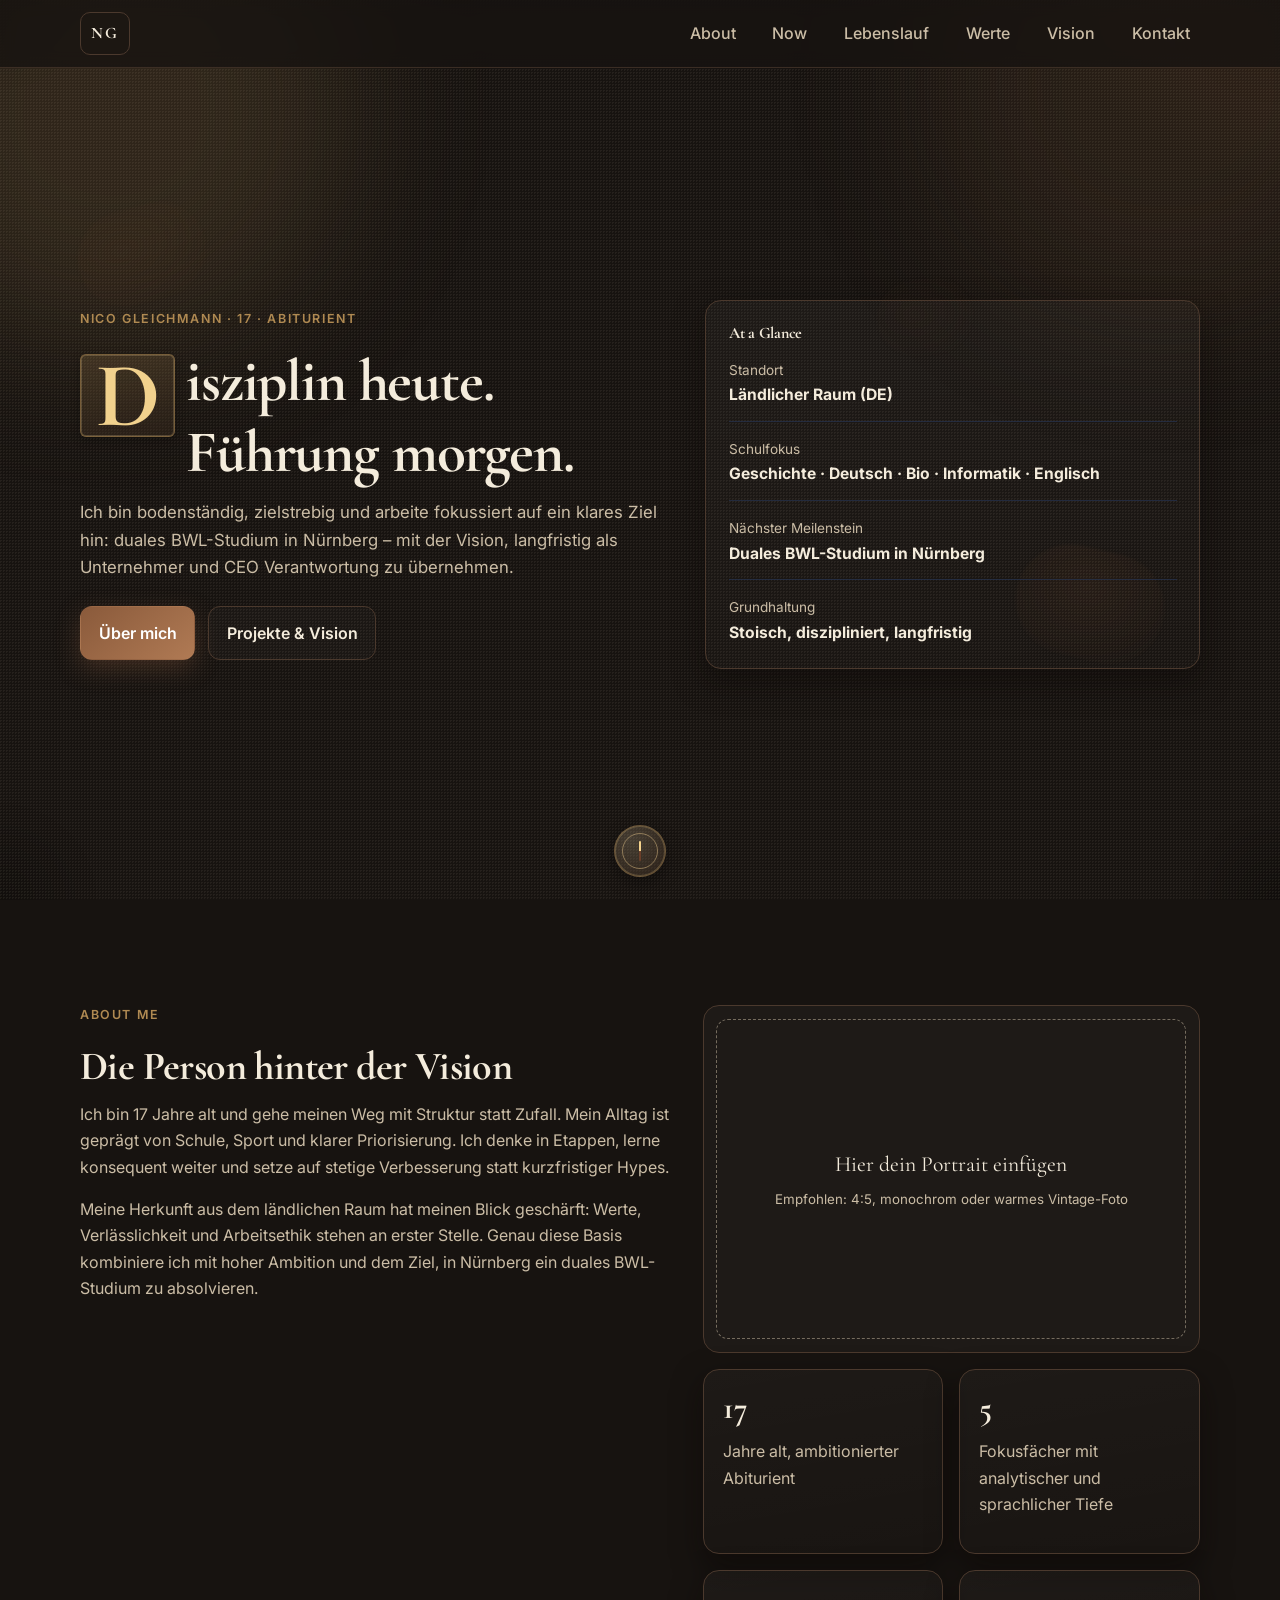
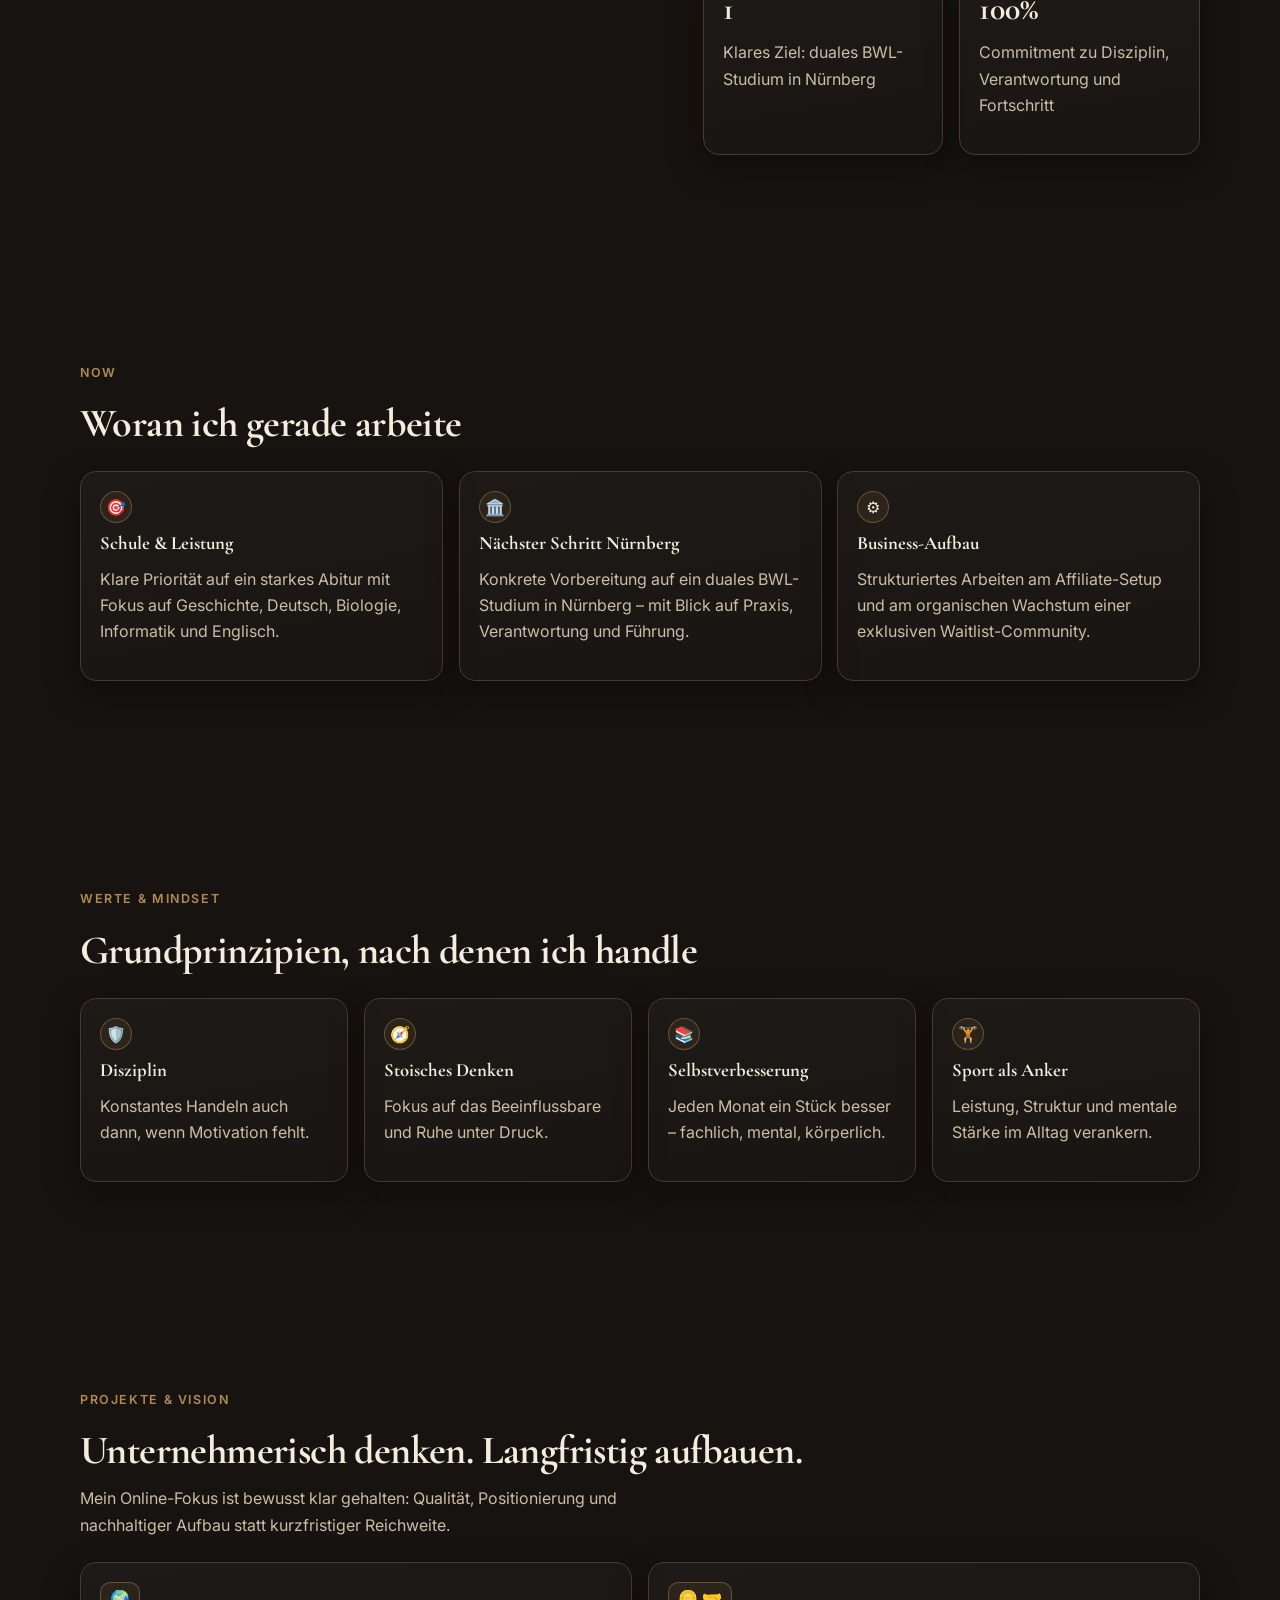
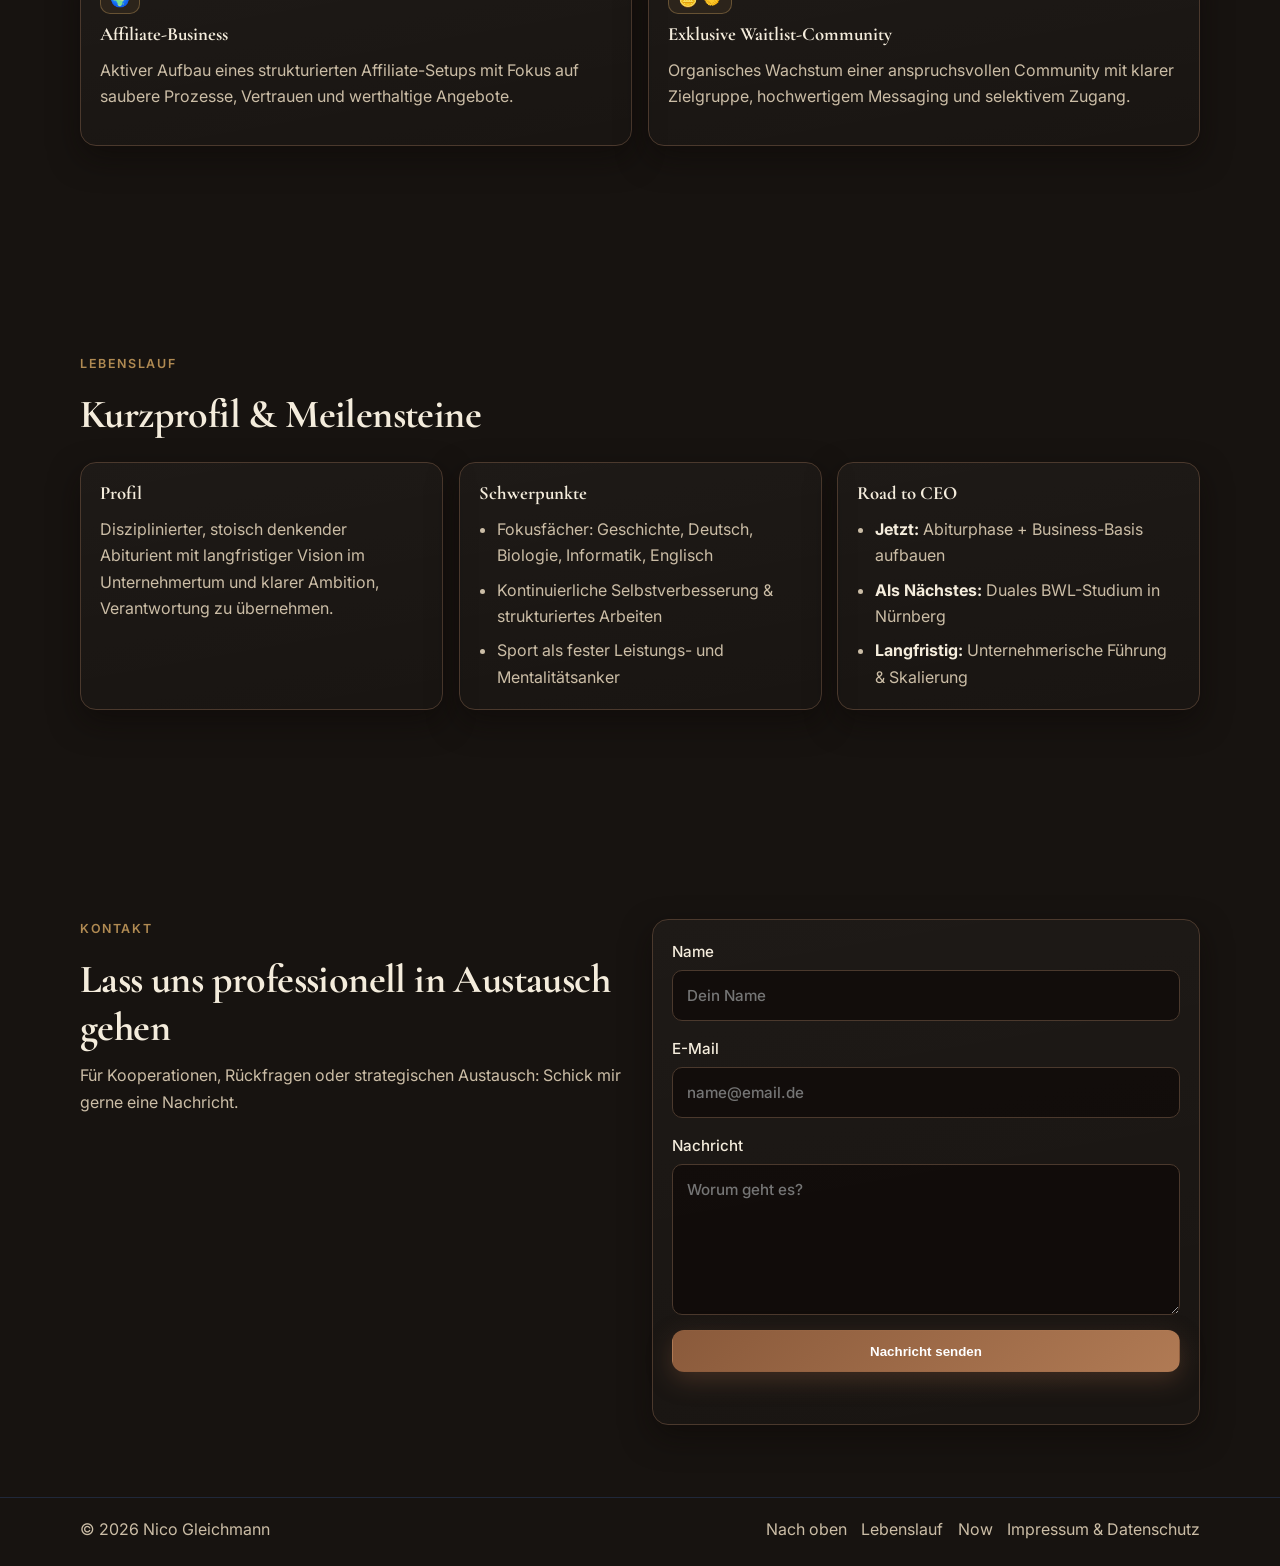
==== index.html @ 688b2866 "Add richer interactivity and enable real email contact submission" ====
<!doctype html>
<html lang="de">
  <head>
    <meta charset="UTF-8" />
    <meta name="viewport" content="width=device-width, initial-scale=1.0" />
    <meta
      name="description"
      content="Nico Gleichmann – Persönliches Portfolio mit Fokus auf Disziplin, Ambition und unternehmerische Vision."
    />
    <title>Nico Gleichmann | Portfolio</title>
    <link rel="preconnect" href="https://fonts.googleapis.com" />
    <link rel="preconnect" href="https://fonts.gstatic.com" crossorigin />
    <link
      href="https://fonts.googleapis.com/css2?family=Cormorant+Garamond:wght@500;600;700&family=Inter:wght@400;500;600&display=swap"
      rel="stylesheet"
    />
    <link rel="stylesheet" href="styles.css" />
  </head>
  <body>
    <div class="bg-glow bg-glow--left" aria-hidden="true"></div>
    <div class="bg-glow bg-glow--right" aria-hidden="true"></div>
    <div class="vintage-stains" aria-hidden="true">
      <span class="stain stain--one"></span>
      <span class="stain stain--two"></span>
      <span class="stain stain--three"></span>
    </div>

    <header class="site-header">
      <div class="container nav-wrap">
        <a href="#home" class="logo" aria-label="Zur Startseite">NG</a>
        <nav class="site-nav" aria-label="Hauptnavigation">
          <a href="#about">About</a>
          <a href="#now">Now</a>
          <a href="#lebenslauf">Lebenslauf</a>
          <a href="#values">Werte</a>
          <a href="#vision">Vision</a>
          <a href="#contact">Kontakt</a>
        </nav>
      </div>
    </header>
    <div class="scroll-progress" aria-hidden="true"></div>

    <main id="home">
      <section class="section hero reveal">
        <div class="container hero-grid">
          <div class="hero-copy">
            <p class="eyebrow">Nico Gleichmann · 17 · Abiturient</p>
            <h1 class="hero-title"><span class="drop-cap">D</span>isziplin heute.<br />Führung morgen.</h1>
            <p class="hero-lead">
              Ich bin bodenständig, zielstrebig und arbeite fokussiert auf ein klares Ziel hin:
              duales BWL-Studium in Nürnberg – mit der Vision, langfristig als Unternehmer und CEO
              Verantwortung zu übernehmen.
            </p>
            <div class="hero-actions">
              <a class="btn btn-primary" href="#about">Über mich</a>
              <a class="btn btn-ghost" href="#vision">Projekte &amp; Vision</a>
            </div>
          </div>

          <aside class="hero-card" aria-label="Kurzprofil">
            <h2>At a Glance</h2>
            <ul>
              <li><span>Standort</span><strong>Ländlicher Raum (DE)</strong></li>
              <li><span>Schulfokus</span><strong>Geschichte · Deutsch · Bio · Informatik · Englisch</strong></li>
              <li><span>Nächster Meilenstein</span><strong>Duales BWL-Studium in Nürnberg</strong></li>
              <li><span>Grundhaltung</span><strong>Stoisch, diszipliniert, langfristig</strong></li>
            </ul>
          </aside>
        </div>
        <a href="#about" class="scroll-indicator compass" aria-label="Nach unten scrollen">
          <span class="compass-ring"></span>
          <span class="compass-needle"></span>
        </a>
      </section>

      <section id="about" class="section reveal">
        <div class="container two-col">
          <div>
            <p class="eyebrow">About Me</p>
            <h2>Die Person hinter der Vision</h2>
            <p>
              Ich bin 17 Jahre alt und gehe meinen Weg mit Struktur statt Zufall. Mein Alltag ist
              geprägt von Schule, Sport und klarer Priorisierung. Ich denke in Etappen, lerne
              konsequent weiter und setze auf stetige Verbesserung statt kurzfristiger Hypes.
            </p>
            <p>
              Meine Herkunft aus dem ländlichen Raum hat meinen Blick geschärft: Werte, Verlässlichkeit
              und Arbeitsethik stehen an erster Stelle. Genau diese Basis kombiniere ich mit hoher
              Ambition und dem Ziel, in Nürnberg ein duales BWL-Studium zu absolvieren.
            </p>
          </div>
          <div class="about-side">
            <article class="portrait-placeholder" aria-label="Platzhalter für Portraitfoto">
              <div class="portrait-frame">
                <p>Hier dein Portrait einfügen</p>
                <small>Empfohlen: 4:5, monochrom oder warmes Vintage-Foto</small>
              </div>
            </article>
            <div class="fact-grid">
            <article class="fact-card interactive-card">
              <h3>17</h3>
              <p>Jahre alt, ambitionierter Abiturient</p>
            </article>
            <article class="fact-card interactive-card">
              <h3>5</h3>
              <p>Fokusfächer mit analytischer und sprachlicher Tiefe</p>
            </article>
            <article class="fact-card interactive-card">
              <h3>1</h3>
              <p>Klares Ziel: duales BWL-Studium in Nürnberg</p>
            </article>
            <article class="fact-card interactive-card">
              <h3>100%</h3>
              <p>Commitment zu Disziplin, Verantwortung und Fortschritt</p>
            </article>
            </div>
          </div>
        </div>
      </section>

      <section id="now" class="section reveal">
        <div class="container">
          <p class="eyebrow">Now</p>
          <h2>Woran ich gerade arbeite</h2>
          <div class="now-grid">
            <article class="now-card interactive-card">
              <span class="card-icon" aria-hidden="true">🎯</span>
              <h3>Schule & Leistung</h3>
              <p>
                Klare Priorität auf ein starkes Abitur mit Fokus auf Geschichte, Deutsch, Biologie,
                Informatik und Englisch.
              </p>
            </article>
            <article class="now-card interactive-card">
              <span class="card-icon" aria-hidden="true">🏛️</span>
              <h3>Nächster Schritt Nürnberg</h3>
              <p>
                Konkrete Vorbereitung auf ein duales BWL-Studium in Nürnberg – mit Blick auf Praxis,
                Verantwortung und Führung.
              </p>
            </article>
            <article class="now-card interactive-card">
              <span class="card-icon" aria-hidden="true">⚙️</span>
              <h3>Business-Aufbau</h3>
              <p>
                Strukturiertes Arbeiten am Affiliate-Setup und am organischen Wachstum einer exklusiven
                Waitlist-Community.
              </p>
            </article>
          </div>
        </div>
      </section>

      <section id="values" class="section reveal">
        <div class="container">
          <p class="eyebrow">Werte & Mindset</p>
          <h2>Grundprinzipien, nach denen ich handle</h2>
          <div class="card-grid">
            <article class="value-card interactive-card">
              <span class="card-icon" aria-hidden="true">🛡️</span>
              <h3>Disziplin</h3>
              <p>Konstantes Handeln auch dann, wenn Motivation fehlt.</p>
            </article>
            <article class="value-card interactive-card">
              <span class="card-icon" aria-hidden="true">🧭</span>
              <h3>Stoisches Denken</h3>
              <p>Fokus auf das Beeinflussbare und Ruhe unter Druck.</p>
            </article>
            <article class="value-card interactive-card">
              <span class="card-icon" aria-hidden="true">📚</span>
              <h3>Selbstverbesserung</h3>
              <p>Jeden Monat ein Stück besser – fachlich, mental, körperlich.</p>
            </article>
            <article class="value-card interactive-card">
              <span class="card-icon" aria-hidden="true">🏋️</span>
              <h3>Sport als Anker</h3>
              <p>Leistung, Struktur und mentale Stärke im Alltag verankern.</p>
            </article>
          </div>
        </div>
      </section>

      <section id="vision" class="section reveal">
        <div class="container">
          <p class="eyebrow">Projekte & Vision</p>
          <h2>Unternehmerisch denken. Langfristig aufbauen.</h2>
          <p class="section-lead">
            Mein Online-Fokus ist bewusst klar gehalten: Qualität, Positionierung und nachhaltiger
            Aufbau statt kurzfristiger Reichweite.
          </p>
          <div class="project-grid">
            <article class="project-card interactive-card">
              <span class="card-icon card-icon--project" aria-hidden="true">🌍</span>
              <h3>Affiliate-Business</h3>
              <p>
                Aktiver Aufbau eines strukturierten Affiliate-Setups mit Fokus auf saubere Prozesse,
                Vertrauen und werthaltige Angebote.
              </p>
            </article>
            <article class="project-card interactive-card">
              <span class="card-icon card-icon--project" aria-hidden="true">🪙 🤝</span>
              <h3>Exklusive Waitlist-Community</h3>
              <p>
                Organisches Wachstum einer anspruchsvollen Community mit klarer Zielgruppe,
                hochwertigem Messaging und selektivem Zugang.
              </p>
            </article>
          </div>
        </div>
      </section>

      <section id="lebenslauf" class="section reveal">
        <div class="container">
          <p class="eyebrow">Lebenslauf</p>
          <h2>Kurzprofil & Meilensteine</h2>
          <div class="resume-grid">
            <article class="resume-card interactive-card">
              <h3>Profil</h3>
              <p>
                Disziplinierter, stoisch denkender Abiturient mit langfristiger Vision im
                Unternehmertum und klarer Ambition, Verantwortung zu übernehmen.
              </p>
            </article>
            <article class="resume-card interactive-card">
              <h3>Schwerpunkte</h3>
              <ul>
                <li>Fokusfächer: Geschichte, Deutsch, Biologie, Informatik, Englisch</li>
                <li>Kontinuierliche Selbstverbesserung & strukturiertes Arbeiten</li>
                <li>Sport als fester Leistungs- und Mentalitätsanker</li>
              </ul>
            </article>
            <article class="resume-card resume-card--timeline interactive-card">
              <h3>Road to CEO</h3>
              <ul>
                <li><strong>Jetzt:</strong> Abiturphase + Business-Basis aufbauen</li>
                <li><strong>Als Nächstes:</strong> Duales BWL-Studium in Nürnberg</li>
                <li><strong>Langfristig:</strong> Unternehmerische Führung & Skalierung</li>
              </ul>
            </article>
          </div>
        </div>
      </section>

      <section id="contact" class="section section-contact reveal">
        <div class="container contact-wrap">
          <div>
            <p class="eyebrow">Kontakt</p>
            <h2>Lass uns professionell in Austausch gehen</h2>
            <p>
              Für Kooperationen, Rückfragen oder strategischen Austausch: Schick mir gerne eine
              Nachricht.
            </p>
          </div>
          <form class="contact-form" action="https://formsubmit.co/nicogleichmann1@gmail.com" method="POST">
            <input type="hidden" name="_subject" value="Neue Kontaktanfrage über Nico Gleichmann Portfolio" />
            <input type="hidden" name="_captcha" value="false" />
            <input type="hidden" name="_template" value="table" />
            <input type="hidden" name="_next" value="#contact" />
            <label>
              Name
              <input type="text" name="name" placeholder="Dein Name" required />
            </label>
            <label>
              E-Mail
              <input type="email" name="email" placeholder="name@email.de" required />
            </label>
            <label>
              Nachricht
              <textarea name="message" rows="5" placeholder="Worum geht es?" required></textarea>
            </label>
            <button type="submit" class="btn btn-primary">Nachricht senden</button>
            <p class="form-feedback" aria-live="polite"></p>
          </form>
        </div>
      </section>
    </main>

    <footer class="site-footer">
      <div class="container footer-wrap">
        <p>© <span id="year"></span> Nico Gleichmann</p>
        <div class="footer-links">
          <a href="#home">Nach oben</a>
          <a href="#lebenslauf">Lebenslauf</a>
          <a href="#now">Now</a>
          <a href="#">Impressum &amp; Datenschutz</a>
        </div>
      </div>
    </footer>

    <script src="script.js"></script>
  </body>
</html>
---- styles.css ----
:root {
  --bg: #171310;
  --bg-soft: #241b16;
  --text: #f4ecdc;
  --text-soft: #cbbda6;
  --accent: #8a5a3b;
  --accent-soft: #a9734f;
  --gold: #b08a52;
  --border: #4b392d;
  --container: min(1120px, 92vw);
  --radius: 16px;
  --shadow: 0 12px 30px rgba(11, 8, 6, 0.5);
}

* {
  box-sizing: border-box;
}

html {
  scroll-behavior: smooth;
}

body {
  position: relative;
  margin: 0;
  font-family: Inter, system-ui, -apple-system, Segoe UI, Roboto, sans-serif;
  color: var(--text);
  background: radial-gradient(900px 500px at -10% -10%, rgba(176, 138, 82, 0.12), transparent 55%),
    radial-gradient(800px 450px at 110% 0%, rgba(138, 90, 59, 0.14), transparent 45%), var(--bg);
  line-height: 1.65;
  overflow-x: hidden;
}

body::before,
body::after {
  content: "";
  position: fixed;
  inset: 0;
  pointer-events: none;
  z-index: -1;
}

body::before {
  background:
    radial-gradient(120px 120px at 0% 0%, rgba(0, 0, 0, 0.26), transparent 75%),
    radial-gradient(140px 140px at 100% 0%, rgba(0, 0, 0, 0.22), transparent 75%),
    radial-gradient(130px 130px at 0% 100%, rgba(0, 0, 0, 0.2), transparent 75%),
    radial-gradient(120px 120px at 100% 100%, rgba(0, 0, 0, 0.25), transparent 75%);
}

body::after {
  opacity: 0.08;
  background-image: radial-gradient(circle at 20% 20%, rgba(255, 236, 204, 0.8) 0 1px, transparent 1px);
  background-size: 3px 3px;
}

h1,
h2,
h3 {
  font-family: "Cormorant Garamond", Georgia, serif;
  line-height: 1.2;
  margin: 0 0 0.7rem;
}

h1 {
  font-size: clamp(2rem, 5vw, 3.7rem);
  letter-spacing: -0.02em;
}

h2 {
  font-size: clamp(1.65rem, 3.5vw, 2.5rem);
  letter-spacing: -0.015em;
}

p {
  margin: 0 0 1rem;
  color: var(--text-soft);
}

a {
  color: inherit;
  text-decoration: none;
}

.container {
  width: var(--container);
  margin-inline: auto;
}

.section {
  padding: 6.5rem 0;
}

.eyebrow {
  text-transform: uppercase;
  letter-spacing: 0.13em;
  font-size: 0.78rem;
  font-weight: 600;
  color: var(--gold);
  margin-bottom: 1rem;
}

.bg-glow {
  position: fixed;
  inset: auto;
  width: 30rem;
  aspect-ratio: 1;
  border-radius: 999px;
  filter: blur(70px);
  pointer-events: none;
  z-index: -1;
}

.bg-glow--left {
  top: -8rem;
  left: -8rem;
  background: rgba(176, 138, 82, 0.16);
}

.bg-glow--right {
  top: -10rem;
  right: -8rem;
  background: rgba(138, 90, 59, 0.14);
}

.site-header {
  position: sticky;
  top: 0;
  z-index: 30;
  backdrop-filter: blur(8px);
  background: rgba(23, 19, 16, 0.78);
  border-bottom: 1px solid rgba(75, 57, 45, 0.7);
}

.scroll-progress {
  position: fixed;
  top: 0;
  left: 0;
  width: 0;
  height: 3px;
  background: linear-gradient(to right, #b08a52, #f1d18d);
  z-index: 40;
  box-shadow: 0 0 10px rgba(176, 138, 82, 0.5);
}

.nav-wrap {
  display: flex;
  justify-content: space-between;
  align-items: center;
  min-height: 4.2rem;
}

.logo {
  font-family: "Cormorant Garamond", Georgia, serif;
  font-weight: 700;
  letter-spacing: 0.1em;
  border: 1px solid var(--border);
  border-radius: 10px;
  padding: 0.45rem 0.65rem;
  transition: all 180ms ease;
}

.logo:hover {
  border-color: var(--accent-soft);
  box-shadow: 0 0 0 4px rgba(138, 90, 59, 0.18);
}

.site-nav {
  display: flex;
  gap: 1rem;
}

.site-nav a {
  color: var(--text-soft);
  font-weight: 500;
  padding: 0.45rem 0.65rem;
  border-radius: 8px;
  transition: all 180ms ease;
}

.site-nav a:hover {
  color: var(--text);
  background: rgba(138, 90, 59, 0.2);
}

.hero {
  min-height: calc(100svh - 4.2rem);
  display: grid;
  align-items: center;
  position: relative;
}

.hero-grid {
  display: grid;
  grid-template-columns: 1.2fr 1fr;
  gap: 2rem;
  align-items: center;
}

.hero-lead {
  max-width: 60ch;
  font-size: 1.05rem;
}

.hero-title {
  text-wrap: balance;
}

.drop-cap {
  float: left;
  font-size: 1.55em;
  line-height: 0.84;
  margin: 0.09em 0.12em 0 0;
  padding: 0.02em 0.16em;
  border: 1px solid rgba(176, 138, 82, 0.55);
  border-radius: 6px;
  color: #f1d18d;
  background: linear-gradient(165deg, rgba(176, 138, 82, 0.22), rgba(60, 44, 31, 0.4));
  box-shadow: inset 0 0 0 1px rgba(249, 218, 158, 0.2), 0 3px 10px rgba(0, 0, 0, 0.28);
}

.vintage-stains {
  position: fixed;
  inset: 0;
  pointer-events: none;
  z-index: -1;
}

.stain {
  position: absolute;
  border-radius: 999px;
  filter: blur(1px);
  mix-blend-mode: soft-light;
}

.stain--one {
  width: 130px;
  height: 94px;
  left: 6%;
  top: 23%;
  background: radial-gradient(ellipse at 35% 40%, rgba(74, 47, 31, 0.2), rgba(74, 47, 31, 0));
  transform: rotate(-17deg);
}

.stain--two {
  width: 150px;
  height: 110px;
  right: 9%;
  top: 61%;
  background: radial-gradient(ellipse at 45% 35%, rgba(88, 55, 36, 0.2), rgba(88, 55, 36, 0));
  transform: rotate(13deg);
}

.stain--three {
  width: 96px;
  height: 76px;
  right: 24%;
  top: 31%;
  background: radial-gradient(ellipse at 40% 45%, rgba(50, 34, 24, 0.18), rgba(50, 34, 24, 0));
  transform: rotate(-7deg);
}

.hero-actions {
  display: flex;
  flex-wrap: wrap;
  gap: 0.8rem;
  margin-top: 1.5rem;
}

.btn {
  border: 1px solid transparent;
  border-radius: 12px;
  padding: 0.8rem 1.1rem;
  font-weight: 600;
  transition: transform 180ms ease, box-shadow 180ms ease, background 180ms ease;
  display: inline-flex;
  align-items: center;
  justify-content: center;
}

.btn:hover {
  transform: translateY(-2px);
}

.btn-primary {
  background: linear-gradient(140deg, var(--accent), #b07a54);
  color: white;
  box-shadow: 0 8px 24px rgba(138, 90, 59, 0.35);
}

.btn-primary:hover {
  box-shadow: 0 12px 28px rgba(138, 90, 59, 0.42);
}

.btn-ghost {
  border-color: var(--border);
  color: var(--text);
  background: rgba(255, 255, 255, 0.02);
}

.btn-ghost:hover {
  border-color: var(--accent-soft);
  background: rgba(138, 90, 59, 0.13);
}

.hero-card,
.fact-card,
.value-card,
.project-card,
.contact-form {
  background: linear-gradient(170deg, rgba(255, 255, 255, 0.03), rgba(255, 255, 255, 0.01));
  border: 1px solid var(--border);
  border-radius: var(--radius);
  box-shadow: var(--shadow);
}

.hero-card {
  padding: 1.4rem;
}

.hero-card h2 {
  font-size: 1rem;
  margin-bottom: 1rem;
}

.hero-card ul {
  list-style: none;
  margin: 0;
  padding: 0;
  display: grid;
  gap: 1rem;
}

.hero-card li {
  padding-bottom: 0.8rem;
  border-bottom: 1px solid rgba(38, 50, 77, 0.75);
}

.hero-card li:last-child {
  border-bottom: 0;
  padding-bottom: 0;
}

.hero-card span {
  display: block;
  color: var(--text-soft);
  font-size: 0.85rem;
}

.hero-card strong {
  font-size: 0.98rem;
}

.scroll-indicator {
  position: absolute;
  left: 50%;
  bottom: 1.5rem;
  transform: translateX(-50%);
  width: 52px;
  height: 52px;
  border: 1px solid rgba(176, 138, 82, 0.45);
  border-radius: 999px;
  display: grid;
  place-items: center;
  background: radial-gradient(circle at 35% 30%, rgba(255, 231, 186, 0.2), rgba(54, 38, 27, 0.6));
  box-shadow: inset 0 0 0 1px rgba(255, 223, 152, 0.2), 0 6px 16px rgba(0, 0, 0, 0.35);
}

.compass-ring {
  width: 36px;
  height: 36px;
  border: 1px solid rgba(255, 220, 153, 0.42);
  border-radius: 999px;
}

.compass-needle {
  position: absolute;
  width: 2px;
  height: 20px;
  background: linear-gradient(to bottom, #f5d28c 0 50%, #6b3f2a 50% 100%);
  border-radius: 99px;
  transform-origin: 50% 80%;
  animation: compass 2.3s ease-in-out infinite alternate;
}

@keyframes compass {
  0% {
    transform: rotate(-18deg);
  }
  100% {
    transform: rotate(18deg);
  }
}

.two-col {
  display: grid;
  grid-template-columns: 1.2fr 1fr;
  gap: 1.6rem;
}

.about-side {
  display: grid;
  gap: 1rem;
}

.portrait-placeholder {
  padding: 0.8rem;
  border: 1px solid var(--border);
  border-radius: var(--radius);
  background: rgba(255, 247, 232, 0.03);
}

.portrait-frame {
  min-height: 320px;
  border: 1px dashed rgba(203, 189, 166, 0.5);
  border-radius: calc(var(--radius) - 4px);
  display: grid;
  place-content: center;
  text-align: center;
  padding: 1rem;
  gap: 0.4rem;
}

.portrait-frame p {
  margin: 0;
  color: var(--text);
  font-family: "Cormorant Garamond", Georgia, serif;
  font-size: 1.35rem;
}

.portrait-frame small {
  color: var(--text-soft);
}

.fact-grid {
  display: grid;
  grid-template-columns: repeat(2, minmax(0, 1fr));
  gap: 1rem;
}

.fact-card {
  padding: 1.2rem;
}

.fact-card h3 {
  font-size: 2rem;
  color: var(--text);
}

.card-grid,
.project-grid {
  margin-top: 1.5rem;
  display: grid;
  grid-template-columns: repeat(4, minmax(0, 1fr));
  gap: 1rem;
}

.value-card,
.project-card,
.now-card,
.resume-card {
  padding: 1.2rem;
  transition: transform 220ms ease, border-color 180ms ease, background 180ms ease;
  transform-style: preserve-3d;
  will-change: transform;
}

.card-icon {
  display: inline-flex;
  align-items: center;
  justify-content: center;
  width: 2rem;
  height: 2rem;
  margin-bottom: 0.55rem;
  border: 1px solid rgba(176, 138, 82, 0.45);
  border-radius: 999px;
  background: rgba(176, 138, 82, 0.1);
  font-size: 1rem;
}

.card-icon--project {
  width: auto;
  border-radius: 10px;
  padding: 0.2rem 0.55rem;
  gap: 0.2rem;
}

.value-card:hover,
.project-card:hover {
  transform: translateY(-4px);
  border-color: rgba(176, 138, 82, 0.7);
  background: rgba(176, 138, 82, 0.12);
}

.now-grid,
.resume-grid {
  margin-top: 1.5rem;
  display: grid;
  gap: 1rem;
}

.now-grid {
  grid-template-columns: repeat(3, minmax(0, 1fr));
}

.resume-grid {
  grid-template-columns: repeat(3, minmax(0, 1fr));
}

.now-card,
.resume-card {
  background: linear-gradient(170deg, rgba(255, 255, 255, 0.03), rgba(255, 255, 255, 0.01));
  border: 1px solid var(--border);
  border-radius: var(--radius);
  box-shadow: var(--shadow);
}

.now-card:hover,
.resume-card:hover {
  transform: translateY(-4px);
  border-color: rgba(176, 138, 82, 0.7);
}

.resume-card ul {
  margin: 0.4rem 0 0;
  padding-left: 1.1rem;
  color: var(--text-soft);
}

.resume-card li + li {
  margin-top: 0.5rem;
}

.resume-card--timeline li strong {
  color: var(--text);
}

.project-grid {
  grid-template-columns: repeat(2, minmax(0, 1fr));
}

.section-lead {
  max-width: 60ch;
}

.section-contact {
  padding-bottom: 4.5rem;
}

.contact-wrap {
  display: grid;
  grid-template-columns: 1fr 1fr;
  gap: 1.5rem;
  align-items: start;
}

.contact-form {
  padding: 1.2rem;
  display: grid;
  gap: 0.9rem;
}

.contact-form label {
  display: grid;
  gap: 0.4rem;
  color: var(--text);
  font-size: 0.95rem;
  font-weight: 500;
}

input,
textarea {
  width: 100%;
  font: inherit;
  color: var(--text);
  background: rgba(17, 13, 10, 0.9);
  border: 1px solid var(--border);
  border-radius: 10px;
  padding: 0.75rem 0.85rem;
}

input:focus,
textarea:focus {
  outline: none;
  border-color: var(--accent-soft);
  box-shadow: 0 0 0 4px rgba(138, 90, 59, 0.2);
}

.form-feedback {
  min-height: 1.25em;
  margin: 0;
  font-size: 0.9rem;
}

.site-footer {
  border-top: 1px solid rgba(38, 50, 77, 0.7);
  padding: 1.1rem 0 1.5rem;
}

.footer-wrap {
  display: flex;
  justify-content: space-between;
  align-items: center;
  gap: 1rem;
}

.footer-wrap p,
.footer-wrap a {
  margin: 0;
  color: var(--text-soft);
}

.footer-links {
  display: flex;
  flex-wrap: wrap;
  align-items: center;
  justify-content: flex-end;
  gap: 0.9rem;
}

.footer-links a:hover {
  color: var(--text);
}

.reveal {
  opacity: 0;
  transform: translateY(20px);
  transition: opacity 500ms ease, transform 500ms ease;
}

.reveal.visible {
  opacity: 1;
  transform: translateY(0);
}

@media (max-width: 940px) {
  .hero-grid,
  .two-col,
  .contact-wrap {
    grid-template-columns: 1fr;
  }

  .card-grid {
    grid-template-columns: repeat(2, minmax(0, 1fr));
  }

  .now-grid,
  .resume-grid {
    grid-template-columns: repeat(2, minmax(0, 1fr));
  }

  .hero-card {
    order: -1;
  }

  .scroll-indicator {
    display: none;
  }
}

@media (max-width: 680px) {
  .section {
    padding: 4.8rem 0;
  }

  .site-nav {
    display: none;
  }

  .fact-grid,
  .card-grid,
  .project-grid,
  .now-grid,
  .resume-grid {
    grid-template-columns: 1fr;
  }

  .hero-actions {
    flex-direction: column;
  }

  .btn {
    width: 100%;
  }

  .drop-cap {
    font-size: 1.4em;
  }

  .footer-wrap {
    flex-direction: column;
    align-items: flex-start;
  }

  .footer-links {
    justify-content: flex-start;
  }
}

@media (prefers-reduced-motion: reduce) {
  * {
    animation: none !important;
    transition-duration: 0ms !important;
    scroll-behavior: auto !important;
  }
}
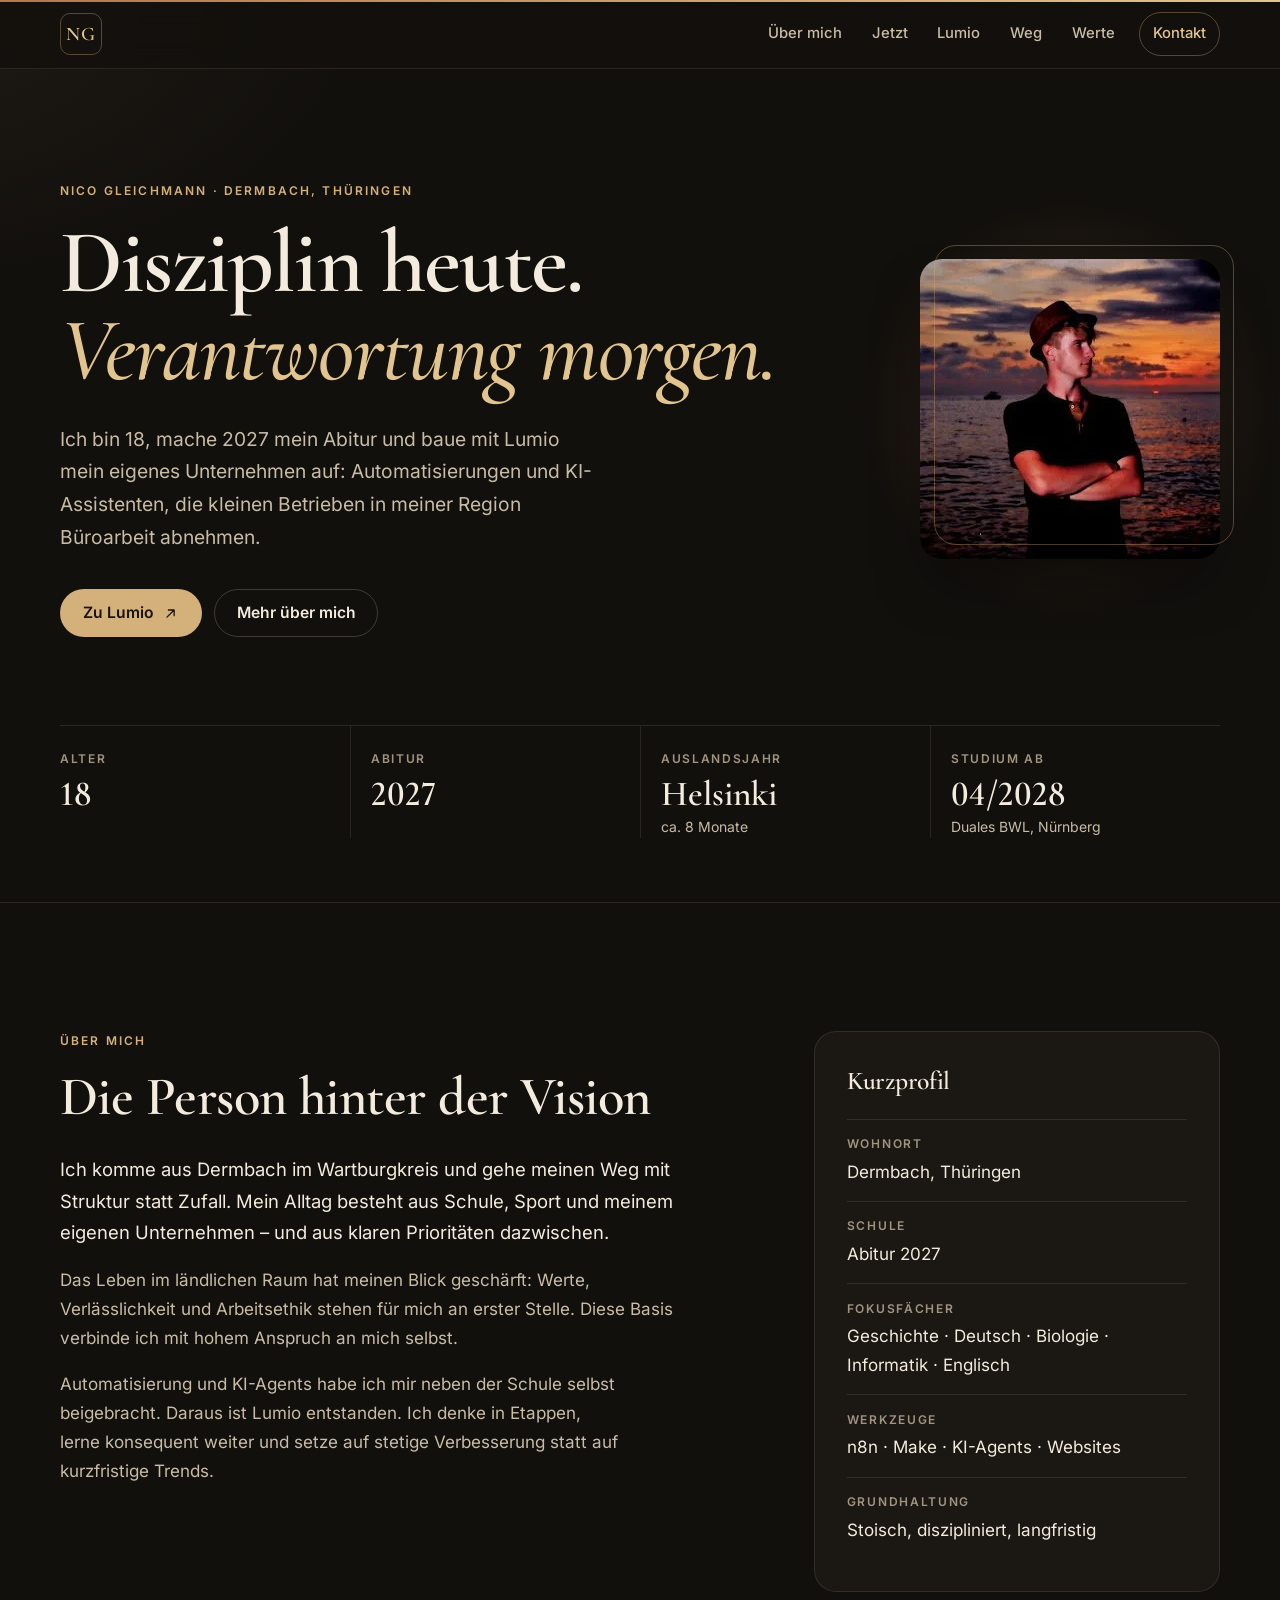
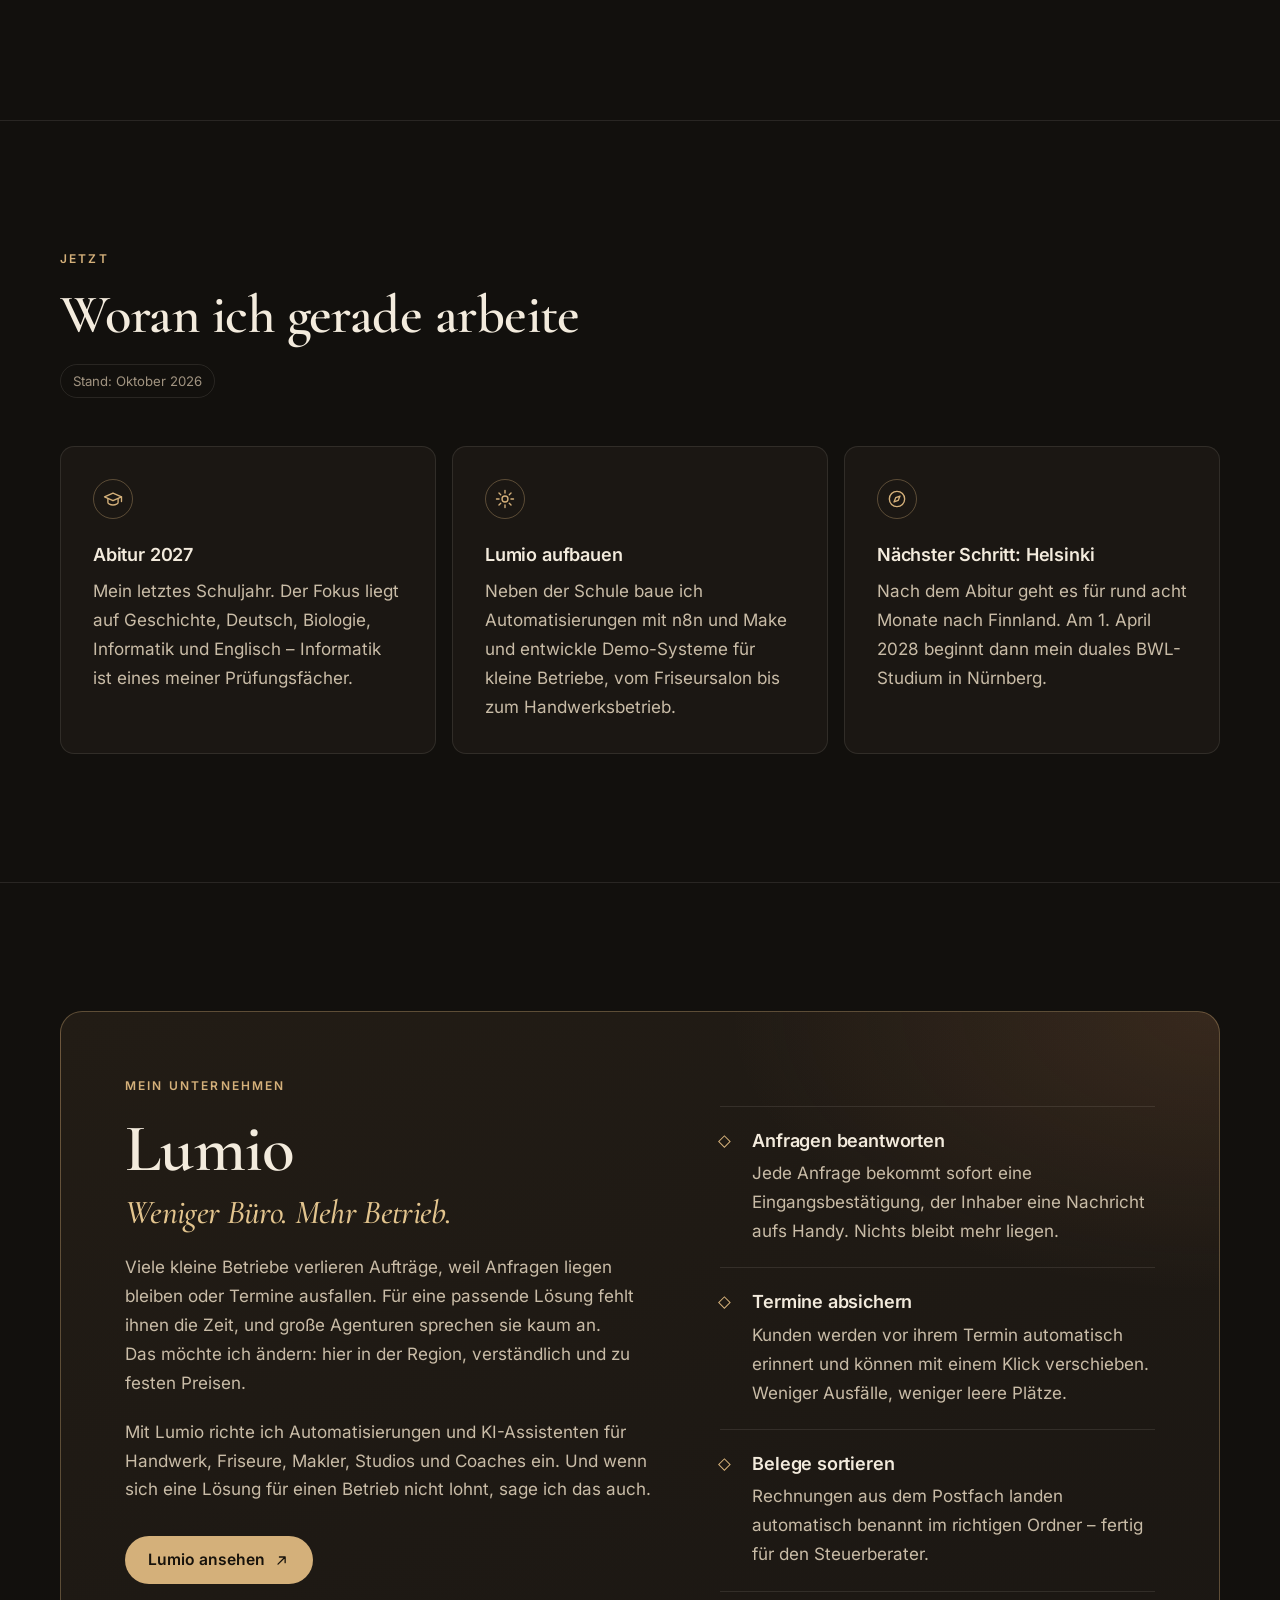
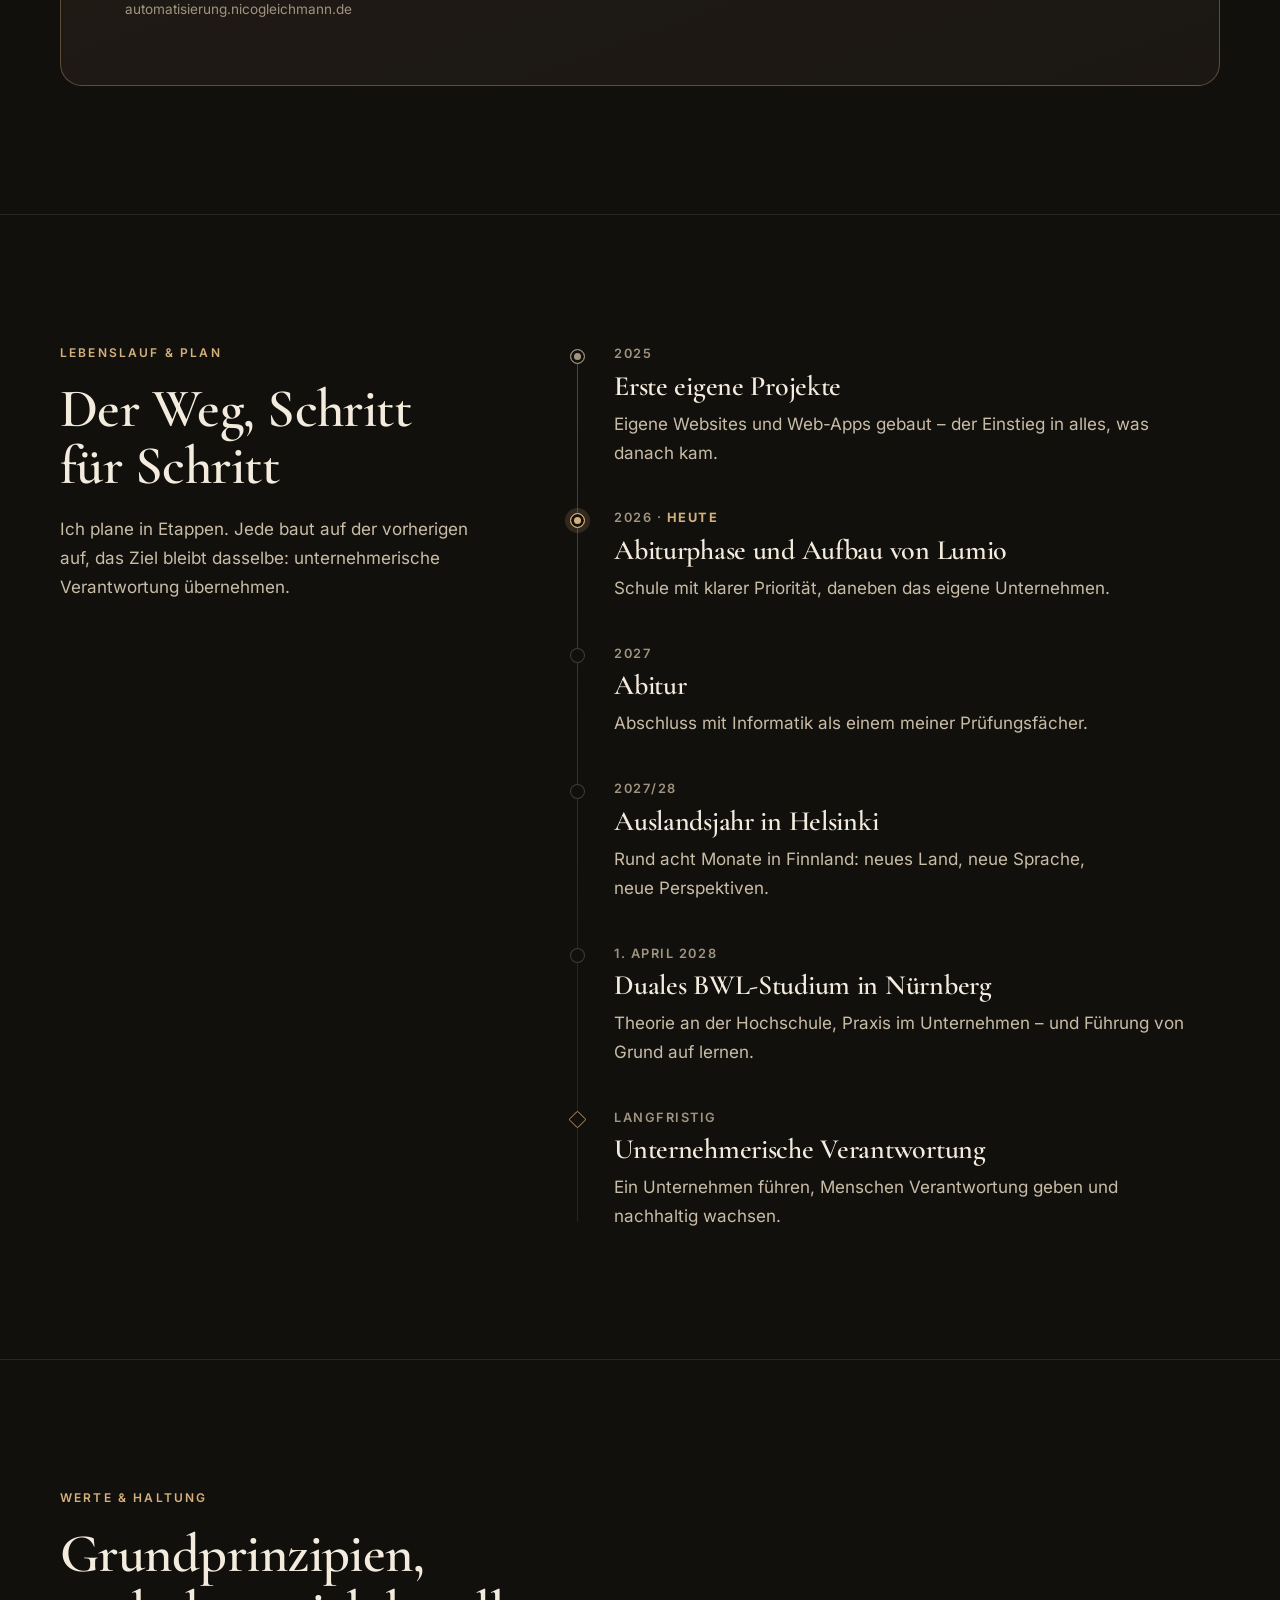
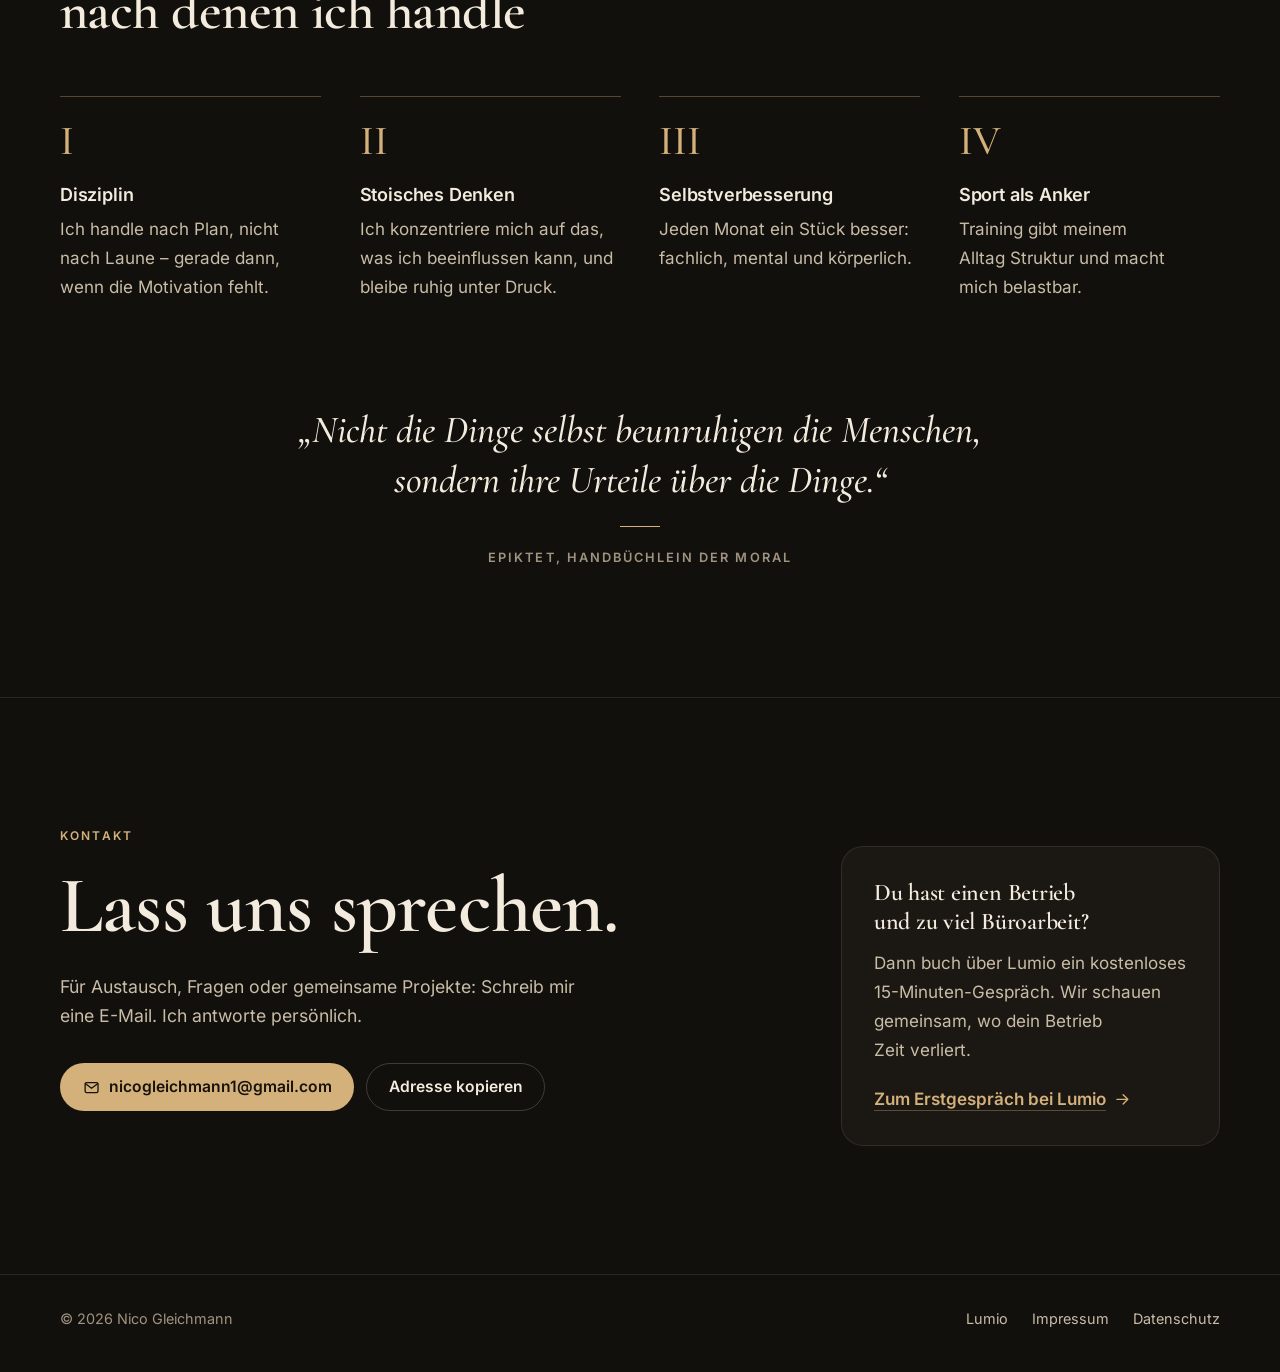
==== commit 3e363118: "Portfolio modernisiert und auf Stand Oktober 2026 gebracht - Stil weiterentwickelt: dunkel, warm, Se" ====
--- a/index.html
+++ b/index.html
@@ -2,291 +2,463 @@
 <html lang="de">
   <head>
     <meta charset="UTF-8" />
-    <meta name="viewport" content="width=device-width, initial-scale=1.0" />
+    <meta name="viewport" content="width=device-width, initial-scale=1" />
+    <title>Nico Gleichmann – Gründer von Lumio · Dermbach, Thüringen</title>
     <meta
       name="description"
-      content="Nico Gleichmann – Persönliches Portfolio mit Fokus auf Disziplin, Ambition und unternehmerische Vision."
+      content="Nico Gleichmann, 18, aus Dermbach: Abitur 2027, Gründer von Lumio für KI-Automatisierung kleiner Betriebe, ab April 2028 duales BWL-Studium in Nürnberg."
     />
-    <title>Nico Gleichmann | Portfolio</title>
-    <link rel="preconnect" href="https://fonts.googleapis.com" />
-    <link rel="preconnect" href="https://fonts.gstatic.com" crossorigin />
+    <link rel="canonical" href="https://nicogleichmann.de/" />
+    <meta name="theme-color" content="#12100d" />
+    <meta name="color-scheme" content="dark" />
+
+    <meta property="og:type" content="profile" />
+    <meta property="og:locale" content="de_DE" />
+    <meta property="og:site_name" content="Nico Gleichmann" />
+    <meta property="og:title" content="Nico Gleichmann – Disziplin heute. Verantwortung morgen." />
+    <meta
+      property="og:description"
+      content="18, aus Dermbach. Abitur 2027, Gründer von Lumio, ab April 2028 duales BWL-Studium in Nürnberg."
+    />
+    <meta property="og:url" content="https://nicogleichmann.de/" />
+    <meta property="og:image" content="https://nicogleichmann.de/og-image.jpg" />
+    <meta property="og:image:width" content="1200" />
+    <meta property="og:image:height" content="630" />
+    <meta property="og:image:alt" content="Nico Gleichmann – Disziplin heute. Verantwortung morgen." />
+    <meta name="twitter:card" content="summary_large_image" />
+
+    <link rel="icon" href="favicon.ico" sizes="32x32" />
+    <link rel="icon" href="favicon.svg" type="image/svg+xml" />
+    <link rel="apple-touch-icon" href="apple-touch-icon.png" />
+
+    <link rel="preload" href="assets/fonts/inter-latin-wght.woff2" as="font" type="font/woff2" crossorigin />
     <link
-      href="https://fonts.googleapis.com/css2?family=Cormorant+Garamond:wght@500;600;700&family=Inter:wght@400;500;600&display=swap"
-      rel="stylesheet"
+      rel="preload"
+      href="assets/fonts/cormorant-garamond-latin-wght-normal.woff2"
+      as="font"
+      type="font/woff2"
+      crossorigin
+    />
+    <link
+      rel="preload"
+      href="assets/fonts/cormorant-garamond-latin-wght-italic.woff2"
+      as="font"
+      type="font/woff2"
+      crossorigin
     />
     <link rel="stylesheet" href="styles.css" />
+    <script src="script.js" defer></script>
+
+    <script type="application/ld+json">
+      {
+        "@context": "https://schema.org",
+        "@type": "Person",
+        "name": "Nico Gleichmann",
+        "url": "https://nicogleichmann.de/",
+        "image": "https://nicogleichmann.de/assets/img/nico-gleichmann.jpg",
+        "address": {
+          "@type": "PostalAddress",
+          "addressLocality": "Dermbach",
+          "addressRegion": "Thüringen",
+          "addressCountry": "DE"
+        },
+        "worksFor": {
+          "@type": "Organization",
+          "name": "Lumio",
+          "url": "https://automatisierung.nicogleichmann.de/"
+        },
+        "knowsAbout": ["Automatisierung", "KI-Agents", "n8n", "Make", "Webentwicklung"]
+      }
+    </script>
   </head>
   <body>
-    <div class="bg-glow bg-glow--left" aria-hidden="true"></div>
-    <div class="bg-glow bg-glow--right" aria-hidden="true"></div>
-    <div class="vintage-stains" aria-hidden="true">
-      <span class="stain stain--one"></span>
-      <span class="stain stain--two"></span>
-      <span class="stain stain--three"></span>
-    </div>
+    <a class="skip-link" href="#inhalt">Zum Inhalt springen</a>
+    <div class="scroll-progress" aria-hidden="true"></div>
 
     <header class="site-header">
-      <div class="container nav-wrap">
-        <a href="#home" class="logo" aria-label="Zur Startseite">NG</a>
-        <nav class="site-nav" aria-label="Hauptnavigation">
-          <a href="#about">About</a>
-          <a href="#now">Now</a>
-          <a href="#lebenslauf">Lebenslauf</a>
-          <a href="#values">Werte</a>
-          <a href="#vision">Vision</a>
-          <a href="#contact">Kontakt</a>
+      <div class="container header-inner">
+        <a href="#top" class="logo" aria-label="Nico Gleichmann – zum Seitenanfang">NG</a>
+        <button
+          class="nav-toggle"
+          type="button"
+          aria-expanded="false"
+          aria-controls="hauptnavigation"
+          hidden
+        >
+          <span class="nav-toggle-bars" aria-hidden="true"></span>
+          <span class="nav-toggle-label">Menü</span>
+        </button>
+        <nav id="hauptnavigation" class="site-nav" aria-label="Hauptnavigation">
+          <a href="#ueber-mich">Über mich</a>
+          <a href="#jetzt">Jetzt</a>
+          <a href="#lumio">Lumio</a>
+          <a href="#weg">Weg</a>
+          <a href="#werte">Werte</a>
+          <a href="#kontakt" class="site-nav-cta">Kontakt</a>
         </nav>
       </div>
     </header>
-    <div class="scroll-progress" aria-hidden="true"></div>
-
-    <main id="home">
-      <section class="section hero reveal">
+
+    <main id="inhalt">
+      <!-- ===== Start ===== -->
+      <section id="top" class="hero" aria-labelledby="hero-titel">
         <div class="container hero-grid">
           <div class="hero-copy">
-            <p class="eyebrow">Nico Gleichmann · 17 · Abiturient</p>
-            <h1 class="hero-title"><span class="drop-cap">D</span>isziplin heute.<br />Führung morgen.</h1>
+            <p class="eyebrow">Nico Gleichmann · Dermbach, Thüringen</p>
+            <h1 id="hero-titel" class="hero-title">
+              Disziplin heute.<br />
+              <em>Verantwortung morgen.</em>
+            </h1>
             <p class="hero-lead">
-              Ich bin bodenständig, zielstrebig und arbeite fokussiert auf ein klares Ziel hin:
-              duales BWL-Studium in Nürnberg – mit der Vision, langfristig als Unternehmer und CEO
-              Verantwortung zu übernehmen.
+              Ich bin 18, mache 2027 mein Abitur und baue mit Lumio mein eigenes Unternehmen auf:
+              Automatisierungen und KI-Assistenten, die kleinen Betrieben in meiner Region Büroarbeit
+              abnehmen.
             </p>
             <div class="hero-actions">
-              <a class="btn btn-primary" href="#about">Über mich</a>
-              <a class="btn btn-ghost" href="#vision">Projekte &amp; Vision</a>
-            </div>
-          </div>
-
-          <aside class="hero-card" aria-label="Kurzprofil">
-            <h2>At a Glance</h2>
-            <ul>
-              <li><span>Standort</span><strong>Ländlicher Raum (DE)</strong></li>
-              <li><span>Schulfokus</span><strong>Geschichte · Deutsch · Bio · Informatik · Englisch</strong></li>
-              <li><span>Nächster Meilenstein</span><strong>Duales BWL-Studium in Nürnberg</strong></li>
-              <li><span>Grundhaltung</span><strong>Stoisch, diszipliniert, langfristig</strong></li>
+              <a class="btn btn-primary" href="https://automatisierung.nicogleichmann.de/">
+                Zu Lumio
+                <svg class="icon" viewBox="0 0 24 24" aria-hidden="true" focusable="false">
+                  <path d="M7 17 17 7M9 7h8v8" />
+                </svg>
+              </a>
+              <a class="btn btn-ghost" href="#ueber-mich">Mehr über mich</a>
+            </div>
+          </div>
+
+          <figure class="hero-portrait">
+            <picture>
+              <source srcset="assets/img/nico-gleichmann.webp" type="image/webp" />
+              <img
+                src="assets/img/nico-gleichmann.jpg"
+                width="300"
+                height="300"
+                alt="Nico Gleichmann mit Hut und verschränkten Armen vor einem Sonnenuntergang am Meer"
+                fetchpriority="high"
+              />
+            </picture>
+          </figure>
+        </div>
+
+        <div class="container">
+          <dl class="facts">
+            <!-- Alter einmal im Jahr anpassen -->
+            <div class="fact">
+              <dt>Alter</dt>
+              <dd>18</dd>
+            </div>
+            <div class="fact">
+              <dt>Abitur</dt>
+              <dd>2027</dd>
+            </div>
+            <div class="fact">
+              <dt>Auslandsjahr</dt>
+              <dd>Helsinki <span>ca. 8 Monate</span></dd>
+            </div>
+            <div class="fact">
+              <dt>Studium ab</dt>
+              <dd>04/2028 <span>Duales BWL, Nürnberg</span></dd>
+            </div>
+          </dl>
+        </div>
+      </section>
+
+      <!-- ===== Über mich ===== -->
+      <section id="ueber-mich" class="section" aria-labelledby="ueber-mich-titel">
+        <div class="container split">
+          <div class="reveal">
+            <p class="eyebrow">Über mich</p>
+            <h2 id="ueber-mich-titel">Die Person hinter der Vision</h2>
+            <div class="prose">
+              <p>
+                Ich komme aus Dermbach im Wartburgkreis und gehe meinen Weg mit Struktur statt Zufall.
+                Mein Alltag besteht aus Schule, Sport und meinem eigenen Unternehmen – und aus klaren
+                Prioritäten dazwischen.
+              </p>
+              <p>
+                Das Leben im ländlichen Raum hat meinen Blick geschärft: Werte, Verlässlichkeit und
+                Arbeitsethik stehen für mich an erster Stelle. Diese Basis verbinde ich mit hohem
+                Anspruch an mich selbst.
+              </p>
+              <p>
+                Automatisierung und KI-Agents habe ich mir neben der Schule selbst beigebracht. Daraus
+                ist Lumio entstanden. Ich denke in Etappen, lerne konsequent weiter und setze auf
+                stetige Verbesserung statt auf kurzfristige Trends.
+              </p>
+            </div>
+          </div>
+
+          <aside class="profile-card reveal" aria-label="Kurzprofil">
+            <h3 class="profile-card-title">Kurzprofil</h3>
+            <dl class="profile-list">
+              <div>
+                <dt>Wohnort</dt>
+                <dd>Dermbach, Thüringen</dd>
+              </div>
+              <div>
+                <dt>Schule</dt>
+                <dd>Abitur 2027</dd>
+              </div>
+              <div>
+                <dt>Fokusfächer</dt>
+                <dd>Geschichte · Deutsch · Biologie · Informatik · Englisch</dd>
+              </div>
+              <div>
+                <dt>Werkzeuge</dt>
+                <dd>n8n · Make · KI-Agents · Websites</dd>
+              </div>
+              <div>
+                <dt>Grundhaltung</dt>
+                <dd>Stoisch, diszipliniert, langfristig</dd>
+              </div>
+            </dl>
+          </aside>
+        </div>
+      </section>
+
+      <!-- ===== Jetzt ===== -->
+      <section id="jetzt" class="section" aria-labelledby="jetzt-titel">
+        <div class="container">
+          <div class="section-head reveal">
+            <p class="eyebrow">Jetzt</p>
+            <h2 id="jetzt-titel">Woran ich gerade arbeite</h2>
+            <!-- Datum beim Aktualisieren der Karten mit anpassen -->
+            <p class="stamp"><time datetime="2026-10">Stand: Oktober 2026</time></p>
+          </div>
+          <div class="card-grid card-grid--3">
+            <article class="card reveal">
+              <svg class="card-icon" viewBox="0 0 24 24" aria-hidden="true" focusable="false">
+                <path d="M2 9.5 12 5l10 4.5-10 4.5L2 9.5Z" />
+                <path d="M6 11.5V16c0 1.4 2.7 3 6 3s6-1.6 6-3v-4.5M22 9.5V15" />
+              </svg>
+              <h3>Abitur 2027</h3>
+              <p>
+                Mein letztes Schuljahr. Der Fokus liegt auf Geschichte, Deutsch, Biologie, Informatik
+                und Englisch – Informatik ist eines meiner Prüfungsfächer.
+              </p>
+            </article>
+            <article class="card reveal">
+              <svg class="card-icon" viewBox="0 0 24 24" aria-hidden="true" focusable="false">
+                <circle cx="12" cy="12" r="3.5" />
+                <path d="M12 2v3M12 19v3M2 12h3M19 12h3M4.9 4.9 7 7M17 17l2.1 2.1M4.9 19.1 7 17M17 7l2.1-2.1" />
+              </svg>
+              <h3>Lumio aufbauen</h3>
+              <p>
+                Neben der Schule baue ich Automatisierungen mit n8n und Make und entwickle Demo-Systeme
+                für kleine Betriebe, vom Friseursalon bis zum Handwerksbetrieb.
+              </p>
+            </article>
+            <article class="card reveal">
+              <svg class="card-icon" viewBox="0 0 24 24" aria-hidden="true" focusable="false">
+                <circle cx="12" cy="12" r="9" />
+                <path d="m15.5 8.5-2 5-5 2 2-5 5-2Z" />
+              </svg>
+              <h3>Nächster Schritt: Helsinki</h3>
+              <p>
+                Nach dem Abitur geht es für rund acht Monate nach Finnland. Am 1. April 2028 beginnt
+                dann mein duales BWL-Studium in Nürnberg.
+              </p>
+            </article>
+          </div>
+        </div>
+      </section>
+
+      <!-- ===== Lumio ===== -->
+      <section id="lumio" class="section" aria-labelledby="lumio-titel">
+        <div class="container">
+          <div class="feature reveal">
+            <div class="feature-copy">
+              <p class="eyebrow">Mein Unternehmen</p>
+              <h2 id="lumio-titel">
+                Lumio
+                <span class="feature-slogan">Weniger Büro. Mehr Betrieb.</span>
+              </h2>
+              <p class="feature-text">
+                Viele kleine Betriebe verlieren Aufträge, weil Anfragen liegen bleiben oder Termine
+                ausfallen. Für eine passende Lösung fehlt ihnen die Zeit, und große Agenturen sprechen
+                sie kaum an. Das möchte ich ändern: hier in der Region, verständlich und zu festen
+                Preisen.
+              </p>
+              <p class="feature-text">
+                Mit Lumio richte ich Automatisierungen und KI-Assistenten für Handwerk, Friseure,
+                Makler, Studios und Coaches ein. Und wenn sich eine Lösung für einen Betrieb nicht
+                lohnt, sage ich das auch.
+              </p>
+              <a class="btn btn-primary" href="https://automatisierung.nicogleichmann.de/">
+                Lumio ansehen
+                <svg class="icon" viewBox="0 0 24 24" aria-hidden="true" focusable="false">
+                  <path d="M7 17 17 7M9 7h8v8" />
+                </svg>
+              </a>
+              <p class="feature-url">automatisierung.nicogleichmann.de</p>
+            </div>
+
+            <ul class="feature-list">
+              <li>
+                <h3>Anfragen beantworten</h3>
+                <p>
+                  Jede Anfrage bekommt sofort eine Eingangsbestätigung, der Inhaber eine Nachricht aufs
+                  Handy. Nichts bleibt mehr liegen.
+                </p>
+              </li>
+              <li>
+                <h3>Termine absichern</h3>
+                <p>
+                  Kunden werden vor ihrem Termin automatisch erinnert und können mit einem Klick
+                  verschieben. Weniger Ausfälle, weniger leere Plätze.
+                </p>
+              </li>
+              <li>
+                <h3>Belege sortieren</h3>
+                <p>
+                  Rechnungen aus dem Postfach landen automatisch benannt im richtigen Ordner – fertig
+                  für den Steuerberater.
+                </p>
+              </li>
             </ul>
+          </div>
+        </div>
+      </section>
+
+      <!-- ===== Weg ===== -->
+      <section id="weg" class="section" aria-labelledby="weg-titel">
+        <div class="container split split--narrow-left">
+          <div class="section-head reveal">
+            <p class="eyebrow">Lebenslauf &amp; Plan</p>
+            <h2 id="weg-titel">Der Weg, Schritt für Schritt</h2>
+            <p>
+              Ich plane in Etappen. Jede baut auf der vorherigen auf, das Ziel bleibt dasselbe:
+              unternehmerische Verantwortung übernehmen.
+            </p>
+          </div>
+
+          <ol class="timeline">
+            <li class="timeline-item is-done reveal">
+              <p class="timeline-date">2025</p>
+              <h3>Erste eigene Projekte</h3>
+              <p>Eigene Websites und Web-Apps gebaut – der Einstieg in alles, was danach kam.</p>
+            </li>
+            <li class="timeline-item is-current reveal">
+              <p class="timeline-date">2026 · <strong>heute</strong></p>
+              <h3>Abiturphase und Aufbau von Lumio</h3>
+              <p>Schule mit klarer Priorität, daneben das eigene Unternehmen.</p>
+            </li>
+            <li class="timeline-item reveal">
+              <p class="timeline-date">2027</p>
+              <h3>Abitur</h3>
+              <p>Abschluss mit Informatik als einem meiner Prüfungsfächer.</p>
+            </li>
+            <li class="timeline-item reveal">
+              <p class="timeline-date">2027/28</p>
+              <h3>Auslandsjahr in Helsinki</h3>
+              <p>Rund acht Monate in Finnland: neues Land, neue Sprache, neue Perspektiven.</p>
+            </li>
+            <li class="timeline-item reveal">
+              <p class="timeline-date"><time datetime="2028-04-01">1. April 2028</time></p>
+              <h3>Duales BWL-Studium in Nürnberg</h3>
+              <p>Theorie an der Hochschule, Praxis im Unternehmen – und Führung von Grund auf lernen.</p>
+            </li>
+            <li class="timeline-item is-goal reveal">
+              <p class="timeline-date">Langfristig</p>
+              <h3>Unternehmerische Verantwortung</h3>
+              <p>Ein Unternehmen führen, Menschen Verantwortung geben und nachhaltig wachsen.</p>
+            </li>
+          </ol>
+        </div>
+      </section>
+
+      <!-- ===== Werte ===== -->
+      <section id="werte" class="section" aria-labelledby="werte-titel">
+        <div class="container">
+          <div class="section-head reveal">
+            <p class="eyebrow">Werte &amp; Haltung</p>
+            <h2 id="werte-titel">Grundprinzipien, nach denen ich handle</h2>
+          </div>
+
+          <ol class="values">
+            <li class="value reveal">
+              <span class="value-numeral" aria-hidden="true">I</span>
+              <h3>Disziplin</h3>
+              <p>Ich handle nach Plan, nicht nach Laune – gerade dann, wenn die Motivation fehlt.</p>
+            </li>
+            <li class="value reveal">
+              <span class="value-numeral" aria-hidden="true">II</span>
+              <h3>Stoisches Denken</h3>
+              <p>Ich konzentriere mich auf das, was ich beeinflussen kann, und bleibe ruhig unter Druck.</p>
+            </li>
+            <li class="value reveal">
+              <span class="value-numeral" aria-hidden="true">III</span>
+              <h3>Selbstverbesserung</h3>
+              <p>Jeden Monat ein Stück besser: fachlich, mental und körperlich.</p>
+            </li>
+            <li class="value reveal">
+              <span class="value-numeral" aria-hidden="true">IV</span>
+              <h3>Sport als Anker</h3>
+              <p>Training gibt meinem Alltag Struktur und macht mich belastbar.</p>
+            </li>
+          </ol>
+
+          <figure class="quote reveal">
+            <blockquote>
+              <p>
+                „Nicht die Dinge selbst beunruhigen die Menschen, sondern ihre Urteile über die Dinge.“
+              </p>
+            </blockquote>
+            <figcaption>Epiktet, Handbüchlein der Moral</figcaption>
+          </figure>
+        </div>
+      </section>
+
+      <!-- ===== Kontakt ===== -->
+      <section id="kontakt" class="section section--contact" aria-labelledby="kontakt-titel">
+        <div class="container contact reveal">
+          <div class="contact-main">
+            <p class="eyebrow">Kontakt</p>
+            <h2 id="kontakt-titel">Lass uns sprechen.</h2>
+            <p class="contact-lead">
+              Für Austausch, Fragen oder gemeinsame Projekte: Schreib mir eine E-Mail. Ich antworte
+              persönlich.
+            </p>
+            <div class="contact-actions">
+              <a class="btn btn-primary" href="mailto:nicogleichmann1@gmail.com">
+                <svg class="icon" viewBox="0 0 24 24" aria-hidden="true" focusable="false">
+                  <rect x="3" y="5" width="18" height="14" rx="2" />
+                  <path d="m3.5 6.5 8.5 6.5 8.5-6.5" />
+                </svg>
+                nicogleichmann1@gmail.com
+              </a>
+              <button class="btn btn-ghost copy-email" type="button" data-email="nicogleichmann1@gmail.com" hidden>
+                Adresse kopieren
+              </button>
+            </div>
+            <p class="copy-feedback" role="status" aria-live="polite"></p>
+          </div>
+
+          <aside class="contact-side" aria-labelledby="kontakt-lumio-titel">
+            <h3 id="kontakt-lumio-titel">Du hast einen Betrieb und zu viel Büroarbeit?</h3>
+            <p>
+              Dann buch über Lumio ein kostenloses 15-Minuten-Gespräch. Wir schauen gemeinsam, wo dein
+              Betrieb Zeit verliert.
+            </p>
+            <a class="text-link" href="https://automatisierung.nicogleichmann.de/#kontakt">
+              Zum Erstgespräch bei Lumio
+              <svg class="icon" viewBox="0 0 24 24" aria-hidden="true" focusable="false">
+                <path d="M5 12h14M13 6l6 6-6 6" />
+              </svg>
+            </a>
           </aside>
         </div>
-        <a href="#about" class="scroll-indicator compass" aria-label="Nach unten scrollen">
-          <span class="compass-ring"></span>
-          <span class="compass-needle"></span>
-        </a>
-      </section>
-
-      <section id="about" class="section reveal">
-        <div class="container two-col">
-          <div>
-            <p class="eyebrow">About Me</p>
-            <h2>Die Person hinter der Vision</h2>
-            <p>
-              Ich bin 17 Jahre alt und gehe meinen Weg mit Struktur statt Zufall. Mein Alltag ist
-              geprägt von Schule, Sport und klarer Priorisierung. Ich denke in Etappen, lerne
-              konsequent weiter und setze auf stetige Verbesserung statt kurzfristiger Hypes.
-            </p>
-            <p>
-              Meine Herkunft aus dem ländlichen Raum hat meinen Blick geschärft: Werte, Verlässlichkeit
-              und Arbeitsethik stehen an erster Stelle. Genau diese Basis kombiniere ich mit hoher
-              Ambition und dem Ziel, in Nürnberg ein duales BWL-Studium zu absolvieren.
-            </p>
-          </div>
-          <div class="about-side">
-            <article class="portrait-placeholder" aria-label="Platzhalter für Portraitfoto">
-              <div class="portrait-frame">
-                <p>Hier dein Portrait einfügen</p>
-                <small>Empfohlen: 4:5, monochrom oder warmes Vintage-Foto</small>
-              </div>
-            </article>
-            <div class="fact-grid">
-            <article class="fact-card interactive-card">
-              <h3>17</h3>
-              <p>Jahre alt, ambitionierter Abiturient</p>
-            </article>
-            <article class="fact-card interactive-card">
-              <h3>5</h3>
-              <p>Fokusfächer mit analytischer und sprachlicher Tiefe</p>
-            </article>
-            <article class="fact-card interactive-card">
-              <h3>1</h3>
-              <p>Klares Ziel: duales BWL-Studium in Nürnberg</p>
-            </article>
-            <article class="fact-card interactive-card">
-              <h3>100%</h3>
-              <p>Commitment zu Disziplin, Verantwortung und Fortschritt</p>
-            </article>
-            </div>
-          </div>
-        </div>
-      </section>
-
-      <section id="now" class="section reveal">
-        <div class="container">
-          <p class="eyebrow">Now</p>
-          <h2>Woran ich gerade arbeite</h2>
-          <div class="now-grid">
-            <article class="now-card interactive-card">
-              <span class="card-icon" aria-hidden="true">🎯</span>
-              <h3>Schule & Leistung</h3>
-              <p>
-                Klare Priorität auf ein starkes Abitur mit Fokus auf Geschichte, Deutsch, Biologie,
-                Informatik und Englisch.
-              </p>
-            </article>
-            <article class="now-card interactive-card">
-              <span class="card-icon" aria-hidden="true">🏛️</span>
-              <h3>Nächster Schritt Nürnberg</h3>
-              <p>
-                Konkrete Vorbereitung auf ein duales BWL-Studium in Nürnberg – mit Blick auf Praxis,
-                Verantwortung und Führung.
-              </p>
-            </article>
-            <article class="now-card interactive-card">
-              <span class="card-icon" aria-hidden="true">⚙️</span>
-              <h3>Business-Aufbau</h3>
-              <p>
-                Strukturiertes Arbeiten am Affiliate-Setup und am organischen Wachstum einer exklusiven
-                Waitlist-Community.
-              </p>
-            </article>
-          </div>
-        </div>
-      </section>
-
-      <section id="values" class="section reveal">
-        <div class="container">
-          <p class="eyebrow">Werte & Mindset</p>
-          <h2>Grundprinzipien, nach denen ich handle</h2>
-          <div class="card-grid">
-            <article class="value-card interactive-card">
-              <span class="card-icon" aria-hidden="true">🛡️</span>
-              <h3>Disziplin</h3>
-              <p>Konstantes Handeln auch dann, wenn Motivation fehlt.</p>
-            </article>
-            <article class="value-card interactive-card">
-              <span class="card-icon" aria-hidden="true">🧭</span>
-              <h3>Stoisches Denken</h3>
-              <p>Fokus auf das Beeinflussbare und Ruhe unter Druck.</p>
-            </article>
-            <article class="value-card interactive-card">
-              <span class="card-icon" aria-hidden="true">📚</span>
-              <h3>Selbstverbesserung</h3>
-              <p>Jeden Monat ein Stück besser – fachlich, mental, körperlich.</p>
-            </article>
-            <article class="value-card interactive-card">
-              <span class="card-icon" aria-hidden="true">🏋️</span>
-              <h3>Sport als Anker</h3>
-              <p>Leistung, Struktur und mentale Stärke im Alltag verankern.</p>
-            </article>
-          </div>
-        </div>
-      </section>
-
-      <section id="vision" class="section reveal">
-        <div class="container">
-          <p class="eyebrow">Projekte & Vision</p>
-          <h2>Unternehmerisch denken. Langfristig aufbauen.</h2>
-          <p class="section-lead">
-            Mein Online-Fokus ist bewusst klar gehalten: Qualität, Positionierung und nachhaltiger
-            Aufbau statt kurzfristiger Reichweite.
-          </p>
-          <div class="project-grid">
-            <article class="project-card interactive-card">
-              <span class="card-icon card-icon--project" aria-hidden="true">🌍</span>
-              <h3>Affiliate-Business</h3>
-              <p>
-                Aktiver Aufbau eines strukturierten Affiliate-Setups mit Fokus auf saubere Prozesse,
-                Vertrauen und werthaltige Angebote.
-              </p>
-            </article>
-            <article class="project-card interactive-card">
-              <span class="card-icon card-icon--project" aria-hidden="true">🪙 🤝</span>
-              <h3>Exklusive Waitlist-Community</h3>
-              <p>
-                Organisches Wachstum einer anspruchsvollen Community mit klarer Zielgruppe,
-                hochwertigem Messaging und selektivem Zugang.
-              </p>
-            </article>
-          </div>
-        </div>
-      </section>
-
-      <section id="lebenslauf" class="section reveal">
-        <div class="container">
-          <p class="eyebrow">Lebenslauf</p>
-          <h2>Kurzprofil & Meilensteine</h2>
-          <div class="resume-grid">
-            <article class="resume-card interactive-card">
-              <h3>Profil</h3>
-              <p>
-                Disziplinierter, stoisch denkender Abiturient mit langfristiger Vision im
-                Unternehmertum und klarer Ambition, Verantwortung zu übernehmen.
-              </p>
-            </article>
-            <article class="resume-card interactive-card">
-              <h3>Schwerpunkte</h3>
-              <ul>
-                <li>Fokusfächer: Geschichte, Deutsch, Biologie, Informatik, Englisch</li>
-                <li>Kontinuierliche Selbstverbesserung & strukturiertes Arbeiten</li>
-                <li>Sport als fester Leistungs- und Mentalitätsanker</li>
-              </ul>
-            </article>
-            <article class="resume-card resume-card--timeline interactive-card">
-              <h3>Road to CEO</h3>
-              <ul>
-                <li><strong>Jetzt:</strong> Abiturphase + Business-Basis aufbauen</li>
-                <li><strong>Als Nächstes:</strong> Duales BWL-Studium in Nürnberg</li>
-                <li><strong>Langfristig:</strong> Unternehmerische Führung & Skalierung</li>
-              </ul>
-            </article>
-          </div>
-        </div>
-      </section>
-
-      <section id="contact" class="section section-contact reveal">
-        <div class="container contact-wrap">
-          <div>
-            <p class="eyebrow">Kontakt</p>
-            <h2>Lass uns professionell in Austausch gehen</h2>
-            <p>
-              Für Kooperationen, Rückfragen oder strategischen Austausch: Schick mir gerne eine
-              Nachricht.
-            </p>
-          </div>
-          <form class="contact-form" action="https://formsubmit.co/nicogleichmann1@gmail.com" method="POST">
-            <input type="hidden" name="_subject" value="Neue Kontaktanfrage über Nico Gleichmann Portfolio" />
-            <input type="hidden" name="_captcha" value="false" />
-            <input type="hidden" name="_template" value="table" />
-            <input type="hidden" name="_next" value="#contact" />
-            <label>
-              Name
-              <input type="text" name="name" placeholder="Dein Name" required />
-            </label>
-            <label>
-              E-Mail
-              <input type="email" name="email" placeholder="name@email.de" required />
-            </label>
-            <label>
-              Nachricht
-              <textarea name="message" rows="5" placeholder="Worum geht es?" required></textarea>
-            </label>
-            <button type="submit" class="btn btn-primary">Nachricht senden</button>
-            <p class="form-feedback" aria-live="polite"></p>
-          </form>
-        </div>
       </section>
     </main>
 
     <footer class="site-footer">
-      <div class="container footer-wrap">
-        <p>© <span id="year"></span> Nico Gleichmann</p>
-        <div class="footer-links">
-          <a href="#home">Nach oben</a>
-          <a href="#lebenslauf">Lebenslauf</a>
-          <a href="#now">Now</a>
-          <a href="#">Impressum &amp; Datenschutz</a>
-        </div>
+      <div class="container footer-inner">
+        <p>© <span class="current-year">2026</span> Nico Gleichmann</p>
+        <nav class="footer-nav" aria-label="Rechtliches und Links">
+          <a href="https://automatisierung.nicogleichmann.de/">Lumio</a>
+          <a href="impressum.html">Impressum</a>
+          <a href="datenschutz.html">Datenschutz</a>
+        </nav>
       </div>
     </footer>
-
-    <script src="script.js"></script>
   </body>
 </html>
--- a/styles.css
+++ b/styles.css
@@ -1,706 +1,1281 @@
+/*
+ * nicogleichmann.de
+ * Farben, Schriften und Abstände stehen als Variablen in :root.
+ * Schriften liegen lokal in assets/fonts (keine Verbindung zu Google).
+ */
+
+/* ---------- Schriften (SIL Open Font License, siehe assets/fonts) ---------- */
+@font-face {
+  font-family: 'Inter';
+  font-style: normal;
+  font-weight: 100 900;
+  font-display: swap;
+  src: url('assets/fonts/inter-latin-wght.woff2') format('woff2');
+}
+
+@font-face {
+  font-family: 'Cormorant Garamond';
+  font-style: normal;
+  font-weight: 300 700;
+  font-display: swap;
+  src: url('assets/fonts/cormorant-garamond-latin-wght-normal.woff2') format('woff2');
+}
+
+@font-face {
+  font-family: 'Cormorant Garamond';
+  font-style: italic;
+  font-weight: 300 700;
+  font-display: swap;
+  src: url('assets/fonts/cormorant-garamond-latin-wght-italic.woff2') format('woff2');
+}
+
+/* ---------- Design-Tokens ---------- */
 :root {
-  --bg: #171310;
-  --bg-soft: #241b16;
-  --text: #f4ecdc;
-  --text-soft: #cbbda6;
-  --accent: #8a5a3b;
-  --accent-soft: #a9734f;
-  --gold: #b08a52;
-  --border: #4b392d;
-  --container: min(1120px, 92vw);
-  --radius: 16px;
-  --shadow: 0 12px 30px rgba(11, 8, 6, 0.5);
-}
-
-* {
+  color-scheme: dark;
+
+  --bg: #12100d;
+  --surface: #1b1713;
+  --surface-raised: #221c15;
+  --text: #f3ebdd;
+  --text-soft: #c9bca7;
+  --text-faint: #a09380;
+  --gold: #d4b07a;
+  --gold-strong: #e2c48e;
+  --copper: #b5764c;
+  --on-gold: #17120b;
+  --line: rgba(243, 235, 221, 0.1);
+  --line-strong: rgba(243, 235, 221, 0.2);
+  --line-gold: rgba(212, 176, 122, 0.35);
+
+  --font-sans: 'Inter', ui-sans-serif, system-ui, -apple-system, 'Segoe UI', Roboto, sans-serif;
+  --font-serif: 'Cormorant Garamond', 'Iowan Old Style', Georgia, 'Times New Roman', serif;
+
+  --container: 1160px;
+  --gutter: clamp(1rem, 4vw, 2rem);
+  --section-space: clamp(4.5rem, 10vw, 8rem);
+  --radius: 14px;
+  --radius-lg: 22px;
+  --header-height: 4.25rem;
+  --ease: cubic-bezier(0.22, 1, 0.36, 1);
+}
+
+/* ---------- Grundlagen ---------- */
+*,
+*::before,
+*::after {
   box-sizing: border-box;
 }
 
+[hidden] {
+  display: none !important;
+}
+
 html {
+  -webkit-text-size-adjust: 100%;
+  text-size-adjust: 100%;
   scroll-behavior: smooth;
+  scroll-padding-top: calc(var(--header-height) + 1rem);
 }
 
 body {
-  position: relative;
   margin: 0;
-  font-family: Inter, system-ui, -apple-system, Segoe UI, Roboto, sans-serif;
+  min-height: 100vh;
+  font-family: var(--font-sans);
+  font-size: 1.0625rem;
+  line-height: 1.7;
   color: var(--text);
-  background: radial-gradient(900px 500px at -10% -10%, rgba(176, 138, 82, 0.12), transparent 55%),
-    radial-gradient(800px 450px at 110% 0%, rgba(138, 90, 59, 0.14), transparent 45%), var(--bg);
-  line-height: 1.65;
-  overflow-x: hidden;
-}
-
-body::before,
-body::after {
-  content: "";
-  position: fixed;
-  inset: 0;
-  pointer-events: none;
-  z-index: -1;
-}
-
-body::before {
   background:
-    radial-gradient(120px 120px at 0% 0%, rgba(0, 0, 0, 0.26), transparent 75%),
-    radial-gradient(140px 140px at 100% 0%, rgba(0, 0, 0, 0.22), transparent 75%),
-    radial-gradient(130px 130px at 0% 100%, rgba(0, 0, 0, 0.2), transparent 75%),
-    radial-gradient(120px 120px at 100% 100%, rgba(0, 0, 0, 0.25), transparent 75%);
-}
-
-body::after {
-  opacity: 0.08;
-  background-image: radial-gradient(circle at 20% 20%, rgba(255, 236, 204, 0.8) 0 1px, transparent 1px);
-  background-size: 3px 3px;
+    radial-gradient(1100px 620px at 85% -8%, rgba(181, 118, 76, 0.16), transparent 60%),
+    radial-gradient(900px 520px at -10% 0%, rgba(212, 176, 122, 0.07), transparent 55%),
+    var(--bg);
+  background-repeat: no-repeat;
+  -webkit-font-smoothing: antialiased;
+  -moz-osx-font-smoothing: grayscale;
+  overflow-x: clip;
 }
 
 h1,
 h2,
 h3 {
-  font-family: "Cormorant Garamond", Georgia, serif;
-  line-height: 1.2;
-  margin: 0 0 0.7rem;
-}
-
-h1 {
-  font-size: clamp(2rem, 5vw, 3.7rem);
-  letter-spacing: -0.02em;
-}
-
+  margin: 0;
+  color: var(--text);
+  text-wrap: balance;
+}
+
+h1,
 h2 {
-  font-size: clamp(1.65rem, 3.5vw, 2.5rem);
-  letter-spacing: -0.015em;
+  font-family: var(--font-serif);
+  font-weight: 600;
+  line-height: 1.05;
+  letter-spacing: -0.01em;
+}
+
+h2 {
+  font-size: clamp(2.1rem, 4.6vw, 3.4rem);
+}
+
+h3 {
+  font-size: 1.125rem;
+  font-weight: 600;
+  line-height: 1.35;
+  letter-spacing: -0.01em;
 }
 
 p {
-  margin: 0 0 1rem;
+  margin: 0;
   color: var(--text-soft);
+  text-wrap: pretty;
 }
 
 a {
   color: inherit;
+}
+
+img,
+svg {
+  display: block;
+  max-width: 100%;
+}
+
+::selection {
+  background: var(--gold);
+  color: var(--on-gold);
+}
+
+:focus-visible {
+  outline: 2px solid var(--gold-strong);
+  outline-offset: 3px;
+  border-radius: 6px;
+}
+
+.container {
+  width: min(100% - 2 * var(--gutter), var(--container));
+  margin-inline: auto;
+}
+
+.skip-link {
+  position: absolute;
+  left: var(--gutter);
+  top: -4rem;
+  z-index: 100;
+  padding: 0.6rem 1rem;
+  border-radius: 8px;
+  background: var(--gold);
+  color: var(--on-gold);
+  font-weight: 600;
   text-decoration: none;
-}
-
-.container {
-  width: var(--container);
-  margin-inline: auto;
-}
-
-.section {
-  padding: 6.5rem 0;
+  transition: top 160ms var(--ease);
+}
+
+.skip-link:focus {
+  top: 0.75rem;
 }
 
 .eyebrow {
+  margin-bottom: 1.1rem;
+  font-size: 0.75rem;
+  font-weight: 600;
+  letter-spacing: 0.18em;
   text-transform: uppercase;
-  letter-spacing: 0.13em;
-  font-size: 0.78rem;
-  font-weight: 600;
   color: var(--gold);
-  margin-bottom: 1rem;
-}
-
-.bg-glow {
-  position: fixed;
-  inset: auto;
-  width: 30rem;
-  aspect-ratio: 1;
+}
+
+.icon {
+  width: 1.1em;
+  height: 1.1em;
+  flex: none;
+  fill: none;
+  stroke: currentColor;
+  stroke-width: 1.8;
+  stroke-linecap: round;
+  stroke-linejoin: round;
+}
+
+/* ---------- Buttons & Links ---------- */
+.btn {
+  display: inline-flex;
+  align-items: center;
+  justify-content: center;
+  gap: 0.55rem;
+  min-height: 3rem;
+  padding: 0.75rem 1.35rem;
+  border: 1px solid transparent;
   border-radius: 999px;
-  filter: blur(70px);
-  pointer-events: none;
-  z-index: -1;
-}
-
-.bg-glow--left {
-  top: -8rem;
-  left: -8rem;
-  background: rgba(176, 138, 82, 0.16);
-}
-
-.bg-glow--right {
-  top: -10rem;
-  right: -8rem;
-  background: rgba(138, 90, 59, 0.14);
+  font: inherit;
+  font-size: 0.975rem;
+  font-weight: 600;
+  line-height: 1.2;
+  text-decoration: none;
+  cursor: pointer;
+  transition:
+    background-color 200ms var(--ease),
+    border-color 200ms var(--ease),
+    color 200ms var(--ease),
+    transform 200ms var(--ease);
+}
+
+.btn:active {
+  transform: translateY(1px);
+}
+
+.btn-primary {
+  background: var(--gold);
+  color: var(--on-gold);
+}
+
+.btn-primary:hover {
+  background: var(--gold-strong);
+}
+
+.btn-ghost {
+  border-color: var(--line-strong);
+  background: transparent;
+  color: var(--text);
+}
+
+.btn-ghost:hover {
+  border-color: var(--line-gold);
+  background: rgba(212, 176, 122, 0.08);
+}
+
+.text-link {
+  display: inline-flex;
+  align-items: center;
+  gap: 0.45rem;
+  color: var(--gold);
+  font-weight: 600;
+  text-decoration: underline;
+  text-decoration-color: var(--line-gold);
+  text-underline-offset: 0.3em;
+  transition:
+    color 200ms var(--ease),
+    text-decoration-color 200ms var(--ease);
+}
+
+.text-link:hover {
+  color: var(--gold-strong);
+  text-decoration-color: currentColor;
+}
+
+.text-link .icon {
+  transition: transform 200ms var(--ease);
+}
+
+.text-link:hover .icon {
+  transform: translateX(3px);
+}
+
+/* ---------- Header & Navigation ---------- */
+.scroll-progress {
+  display: none;
 }
 
 .site-header {
   position: sticky;
   top: 0;
-  z-index: 30;
-  backdrop-filter: blur(8px);
-  background: rgba(23, 19, 16, 0.78);
-  border-bottom: 1px solid rgba(75, 57, 45, 0.7);
-}
-
-.scroll-progress {
-  position: fixed;
-  top: 0;
-  left: 0;
-  width: 0;
-  height: 3px;
-  background: linear-gradient(to right, #b08a52, #f1d18d);
-  z-index: 40;
-  box-shadow: 0 0 10px rgba(176, 138, 82, 0.5);
-}
-
-.nav-wrap {
+  z-index: 50;
+  border-bottom: 1px solid var(--line);
+  background: rgba(18, 16, 13, 0.78);
+  -webkit-backdrop-filter: blur(14px) saturate(140%);
+  backdrop-filter: blur(14px) saturate(140%);
+}
+
+.header-inner {
   display: flex;
+  align-items: center;
   justify-content: space-between;
-  align-items: center;
-  min-height: 4.2rem;
+  gap: 1rem;
+  min-height: var(--header-height);
 }
 
 .logo {
-  font-family: "Cormorant Garamond", Georgia, serif;
-  font-weight: 700;
-  letter-spacing: 0.1em;
-  border: 1px solid var(--border);
+  display: grid;
+  place-items: center;
+  width: 2.6rem;
+  height: 2.6rem;
+  border: 1px solid var(--line-gold);
   border-radius: 10px;
-  padding: 0.45rem 0.65rem;
-  transition: all 180ms ease;
+  font-family: var(--font-serif);
+  font-size: 1.2rem;
+  font-weight: 600;
+  letter-spacing: 0.06em;
+  color: var(--gold-strong);
+  text-decoration: none;
+  transition:
+    border-color 200ms var(--ease),
+    background-color 200ms var(--ease);
 }
 
 .logo:hover {
-  border-color: var(--accent-soft);
-  box-shadow: 0 0 0 4px rgba(138, 90, 59, 0.18);
+  border-color: var(--gold);
+  background: rgba(212, 176, 122, 0.08);
 }
 
 .site-nav {
   display: flex;
-  gap: 1rem;
+  align-items: center;
+  gap: 0.25rem;
 }
 
 .site-nav a {
+  position: relative;
+  padding: 0.5rem 0.8rem;
+  border-radius: 999px;
+  font-size: 0.925rem;
+  font-weight: 500;
   color: var(--text-soft);
+  text-decoration: none;
+  transition:
+    color 200ms var(--ease),
+    background-color 200ms var(--ease);
+}
+
+.site-nav a:hover,
+.site-nav a[aria-current='true'] {
+  color: var(--text);
+}
+
+.site-nav a[aria-current='true']::after {
+  content: '';
+  position: absolute;
+  left: 50%;
+  bottom: 0.15rem;
+  width: 4px;
+  height: 4px;
+  border-radius: 50%;
+  background: var(--gold);
+  transform: translateX(-50%);
+}
+
+.site-nav .site-nav-cta {
+  margin-left: 0.5rem;
+  border: 1px solid var(--line-gold);
+  color: var(--gold-strong);
+}
+
+.site-nav .site-nav-cta:hover {
+  background: rgba(212, 176, 122, 0.1);
+}
+
+.site-nav .site-nav-cta[aria-current='true']::after {
+  display: none;
+}
+
+.nav-toggle {
+  display: none;
+  align-items: center;
+  gap: 0.6rem;
+  min-height: 2.75rem;
+  padding: 0.5rem 0.9rem;
+  border: 1px solid var(--line-strong);
+  border-radius: 999px;
+  background: transparent;
+  color: var(--text);
+  font: inherit;
+  font-size: 0.9rem;
   font-weight: 500;
-  padding: 0.45rem 0.65rem;
-  border-radius: 8px;
-  transition: all 180ms ease;
-}
-
-.site-nav a:hover {
-  color: var(--text);
-  background: rgba(138, 90, 59, 0.2);
-}
-
+  cursor: pointer;
+}
+
+.nav-toggle-bars,
+.nav-toggle-bars::before {
+  display: block;
+  width: 16px;
+  height: 1.5px;
+  border-radius: 2px;
+  background: currentColor;
+  transition: transform 200ms var(--ease);
+}
+
+.nav-toggle-bars {
+  position: relative;
+  transform: translateY(-3px);
+}
+
+.nav-toggle-bars::before {
+  content: '';
+  position: absolute;
+  top: 6px;
+}
+
+.nav-toggle[aria-expanded='true'] .nav-toggle-bars {
+  transform: translateY(0) rotate(45deg);
+}
+
+.nav-toggle[aria-expanded='true'] .nav-toggle-bars::before {
+  transform: translateY(-6px) rotate(-90deg);
+}
+
+/* ---------- Hero ---------- */
 .hero {
-  min-height: calc(100svh - 4.2rem);
-  display: grid;
-  align-items: center;
   position: relative;
+  overflow-x: clip;
+  padding-top: clamp(3.5rem, 9vw, 7rem);
+  padding-bottom: clamp(2.5rem, 5vw, 4rem);
 }
 
 .hero-grid {
   display: grid;
-  grid-template-columns: 1.2fr 1fr;
-  gap: 2rem;
+  grid-template-columns: minmax(0, 1fr) auto;
   align-items: center;
+  gap: clamp(2rem, 6vw, 5rem);
+}
+
+.hero-title {
+  font-size: clamp(3rem, 7vw, 5.6rem);
+  font-weight: 600;
+  line-height: 0.98;
+  letter-spacing: -0.02em;
+}
+
+.hero-title em {
+  font-style: italic;
+  font-weight: 500;
+  color: var(--gold-strong);
 }
 
 .hero-lead {
-  max-width: 60ch;
-  font-size: 1.05rem;
-}
-
-.hero-title {
-  text-wrap: balance;
-}
-
-.drop-cap {
-  float: left;
-  font-size: 1.55em;
-  line-height: 0.84;
-  margin: 0.09em 0.12em 0 0;
-  padding: 0.02em 0.16em;
-  border: 1px solid rgba(176, 138, 82, 0.55);
-  border-radius: 6px;
-  color: #f1d18d;
-  background: linear-gradient(165deg, rgba(176, 138, 82, 0.22), rgba(60, 44, 31, 0.4));
-  box-shadow: inset 0 0 0 1px rgba(249, 218, 158, 0.2), 0 3px 10px rgba(0, 0, 0, 0.28);
-}
-
-.vintage-stains {
-  position: fixed;
-  inset: 0;
-  pointer-events: none;
-  z-index: -1;
-}
-
-.stain {
-  position: absolute;
-  border-radius: 999px;
-  filter: blur(1px);
-  mix-blend-mode: soft-light;
-}
-
-.stain--one {
-  width: 130px;
-  height: 94px;
-  left: 6%;
-  top: 23%;
-  background: radial-gradient(ellipse at 35% 40%, rgba(74, 47, 31, 0.2), rgba(74, 47, 31, 0));
-  transform: rotate(-17deg);
-}
-
-.stain--two {
-  width: 150px;
-  height: 110px;
-  right: 9%;
-  top: 61%;
-  background: radial-gradient(ellipse at 45% 35%, rgba(88, 55, 36, 0.2), rgba(88, 55, 36, 0));
-  transform: rotate(13deg);
-}
-
-.stain--three {
-  width: 96px;
-  height: 76px;
-  right: 24%;
-  top: 31%;
-  background: radial-gradient(ellipse at 40% 45%, rgba(50, 34, 24, 0.18), rgba(50, 34, 24, 0));
-  transform: rotate(-7deg);
+  max-width: 34rem;
+  margin-top: 1.75rem;
+  font-size: clamp(1.075rem, 1.6vw, 1.2rem);
+  line-height: 1.7;
 }
 
 .hero-actions {
   display: flex;
   flex-wrap: wrap;
-  gap: 0.8rem;
-  margin-top: 1.5rem;
-}
-
-.btn {
-  border: 1px solid transparent;
-  border-radius: 12px;
-  padding: 0.8rem 1.1rem;
-  font-weight: 600;
-  transition: transform 180ms ease, box-shadow 180ms ease, background 180ms ease;
-  display: inline-flex;
-  align-items: center;
-  justify-content: center;
-}
-
-.btn:hover {
-  transform: translateY(-2px);
-}
-
-.btn-primary {
-  background: linear-gradient(140deg, var(--accent), #b07a54);
-  color: white;
-  box-shadow: 0 8px 24px rgba(138, 90, 59, 0.35);
-}
-
-.btn-primary:hover {
-  box-shadow: 0 12px 28px rgba(138, 90, 59, 0.42);
-}
-
-.btn-ghost {
-  border-color: var(--border);
+  gap: 0.75rem;
+  margin-top: 2.25rem;
+}
+
+.hero-portrait {
+  position: relative;
+  justify-self: end;
+  width: clamp(220px, 24vw, 300px);
+  margin: 0;
+}
+
+.hero-portrait::before {
+  content: '';
+  position: absolute;
+  inset: -14px -14px 14px 14px;
+  border: 1px solid var(--line-gold);
+  border-radius: var(--radius-lg);
+  pointer-events: none;
+}
+
+.hero-portrait::after {
+  content: '';
+  position: absolute;
+  inset: -20%;
+  z-index: -1;
+  background: radial-gradient(closest-side, rgba(201, 120, 74, 0.22), transparent);
+  pointer-events: none;
+}
+
+.hero-portrait img {
+  width: 100%;
+  height: auto;
+  aspect-ratio: 1;
+  object-fit: cover;
+  border-radius: var(--radius-lg);
+  box-shadow: 0 30px 60px -20px rgba(0, 0, 0, 0.6);
+}
+
+.facts {
+  display: grid;
+  grid-template-columns: repeat(4, minmax(0, 1fr));
+  margin: clamp(3.5rem, 7vw, 5.5rem) 0 0;
+  border-top: 1px solid var(--line);
+}
+
+.fact {
+  padding: 1.4rem 1.25rem 0.25rem;
+  border-left: 1px solid var(--line);
+}
+
+.fact:first-child {
+  padding-left: 0;
+  border-left: 0;
+}
+
+.fact dt {
+  font-size: 0.75rem;
+  font-weight: 600;
+  letter-spacing: 0.14em;
+  text-transform: uppercase;
+  color: var(--text-faint);
+}
+
+.fact dd {
+  margin: 0.4rem 0 0;
+  font-variant-numeric: lining-nums;
+  font-family: var(--font-serif);
+  font-size: clamp(1.7rem, 3vw, 2.2rem);
+  font-weight: 600;
+  line-height: 1.1;
   color: var(--text);
-  background: rgba(255, 255, 255, 0.02);
-}
-
-.btn-ghost:hover {
-  border-color: var(--accent-soft);
-  background: rgba(138, 90, 59, 0.13);
-}
-
-.hero-card,
-.fact-card,
-.value-card,
-.project-card,
-.contact-form {
-  background: linear-gradient(170deg, rgba(255, 255, 255, 0.03), rgba(255, 255, 255, 0.01));
-  border: 1px solid var(--border);
+}
+
+.fact dd span {
+  display: block;
+  margin-top: 0.3rem;
+  font-family: var(--font-sans);
+  font-size: 0.875rem;
+  font-weight: 400;
+  color: var(--text-soft);
+}
+
+/* ---------- Abschnitte ---------- */
+.section {
+  padding-block: var(--section-space);
+  border-top: 1px solid var(--line);
+}
+
+.section-head {
+  max-width: 42rem;
+}
+
+.section-head h2 + p {
+  margin-top: 1.25rem;
+}
+
+.stamp {
+  display: inline-block;
+  margin-top: 1.25rem;
+  padding: 0.3rem 0.75rem;
+  border: 1px solid var(--line);
+  border-radius: 999px;
+  font-size: 0.825rem;
+  color: var(--text-faint);
+}
+
+.split {
+  display: grid;
+  grid-template-columns: minmax(0, 1.25fr) minmax(0, 0.75fr);
+  align-items: start;
+  gap: clamp(2.5rem, 6vw, 5rem);
+}
+
+.split--narrow-left {
+  grid-template-columns: minmax(0, 0.8fr) minmax(0, 1.2fr);
+}
+
+.split--narrow-left .section-head {
+  position: sticky;
+  top: calc(var(--header-height) + 2rem);
+}
+
+.prose {
+  max-width: 40rem;
+  margin-top: 1.75rem;
+}
+
+.prose p + p {
+  margin-top: 1.1rem;
+}
+
+.prose p:first-child {
+  font-size: 1.15rem;
+  color: var(--text);
+}
+
+/* Kurzprofil */
+.profile-card {
+  padding: clamp(1.5rem, 3vw, 2rem);
+  border: 1px solid var(--line);
+  border-radius: var(--radius-lg);
+  background: var(--surface);
+}
+
+.profile-card-title {
+  font-family: var(--font-serif);
+  font-size: 1.6rem;
+  font-weight: 600;
+}
+
+.profile-list {
+  margin: 1.25rem 0 0;
+}
+
+.profile-list div {
+  padding-block: 0.9rem;
+  border-top: 1px solid var(--line);
+}
+
+.profile-list dt {
+  font-size: 0.75rem;
+  font-weight: 600;
+  letter-spacing: 0.14em;
+  text-transform: uppercase;
+  color: var(--text-faint);
+}
+
+.profile-list dd {
+  margin: 0.2rem 0 0;
+  color: var(--text);
+}
+
+/* Karten */
+.card-grid {
+  display: grid;
+  gap: 1rem;
+  margin-top: clamp(2.25rem, 4vw, 3rem);
+}
+
+.card-grid--3 {
+  grid-template-columns: repeat(3, minmax(0, 1fr));
+}
+
+.card {
+  padding: clamp(1.5rem, 3vw, 2rem);
+  border: 1px solid var(--line);
   border-radius: var(--radius);
-  box-shadow: var(--shadow);
-}
-
-.hero-card {
-  padding: 1.4rem;
-}
-
-.hero-card h2 {
-  font-size: 1rem;
-  margin-bottom: 1rem;
-}
-
-.hero-card ul {
-  list-style: none;
+  background: var(--surface);
+  transition:
+    border-color 250ms var(--ease),
+    translate 250ms var(--ease);
+}
+
+/* translate statt transform, damit die Einblend-Animation nicht kollidiert */
+.card:hover {
+  border-color: var(--line-gold);
+  translate: 0 -3px;
+}
+
+.card-icon {
+  width: 2.5rem;
+  height: 2.5rem;
+  margin-bottom: 1.5rem;
+  padding: 0.55rem;
+  border: 1px solid var(--line-gold);
+  border-radius: 50%;
+  fill: none;
+  stroke: var(--gold);
+  stroke-width: 1.6;
+  stroke-linecap: round;
+  stroke-linejoin: round;
+}
+
+.card h3 + p {
+  margin-top: 0.6rem;
+}
+
+/* ---------- Lumio ---------- */
+.feature {
+  display: grid;
+  grid-template-columns: minmax(0, 1.1fr) minmax(0, 0.9fr);
+  gap: clamp(2rem, 5vw, 4.5rem);
+  padding: clamp(1.75rem, 5vw, 4rem);
+  border: 1px solid var(--line-gold);
+  border-radius: var(--radius-lg);
+  background:
+    radial-gradient(700px 400px at 100% 0%, rgba(181, 118, 76, 0.16), transparent 70%),
+    linear-gradient(160deg, var(--surface-raised), var(--surface));
+}
+
+.feature h2 {
+  font-size: clamp(2.6rem, 6vw, 4.2rem);
+}
+
+.feature-slogan {
+  display: block;
+  margin-top: 0.5rem;
+  font-size: 0.5em;
+  font-style: italic;
+  font-weight: 500;
+  line-height: 1.2;
+  color: var(--gold-strong);
+}
+
+.feature-text {
+  max-width: 36rem;
+  margin-top: 1.25rem;
+}
+
+.feature-copy .btn {
+  margin-top: 2rem;
+}
+
+.feature-url {
+  margin-top: 0.85rem;
+  font-size: 0.85rem;
+  color: var(--text-faint);
+}
+
+.feature-list {
+  align-self: center;
   margin: 0;
   padding: 0;
-  display: grid;
-  gap: 1rem;
-}
-
-.hero-card li {
-  padding-bottom: 0.8rem;
-  border-bottom: 1px solid rgba(38, 50, 77, 0.75);
-}
-
-.hero-card li:last-child {
-  border-bottom: 0;
+  list-style: none;
+}
+
+.feature-list li {
+  position: relative;
+  padding: 1.35rem 0 1.35rem 2rem;
+  border-top: 1px solid var(--line);
+}
+
+.feature-list li:last-child {
+  border-bottom: 1px solid var(--line);
+}
+
+.feature-list li::before {
+  content: '';
+  position: absolute;
+  left: 0;
+  top: 1.85rem;
+  width: 0.55rem;
+  height: 0.55rem;
+  border: 1px solid var(--gold);
+  transform: rotate(45deg);
+}
+
+.feature-list h3 + p {
+  margin-top: 0.4rem;
+}
+
+/* ---------- Weg / Zeitleiste ---------- */
+.timeline {
+  position: relative;
+  margin: 0;
+  padding: 0;
+  list-style: none;
+}
+
+.timeline::before {
+  content: '';
+  position: absolute;
+  left: 7px;
+  top: 0.6rem;
+  bottom: 0.6rem;
+  width: 1px;
+  background: linear-gradient(var(--line-gold), var(--line) 70%);
+}
+
+.timeline-item {
+  position: relative;
+  padding: 0 0 2.5rem 2.75rem;
+}
+
+.timeline-item:last-child {
   padding-bottom: 0;
 }
 
-.hero-card span {
-  display: block;
-  color: var(--text-soft);
-  font-size: 0.85rem;
-}
-
-.hero-card strong {
-  font-size: 0.98rem;
-}
-
-.scroll-indicator {
+.timeline-item::before {
+  content: '';
   position: absolute;
-  left: 50%;
-  bottom: 1.5rem;
-  transform: translateX(-50%);
-  width: 52px;
-  height: 52px;
-  border: 1px solid rgba(176, 138, 82, 0.45);
-  border-radius: 999px;
-  display: grid;
-  place-items: center;
-  background: radial-gradient(circle at 35% 30%, rgba(255, 231, 186, 0.2), rgba(54, 38, 27, 0.6));
-  box-shadow: inset 0 0 0 1px rgba(255, 223, 152, 0.2), 0 6px 16px rgba(0, 0, 0, 0.35);
-}
-
-.compass-ring {
-  width: 36px;
-  height: 36px;
-  border: 1px solid rgba(255, 220, 153, 0.42);
-  border-radius: 999px;
-}
-
-.compass-needle {
-  position: absolute;
-  width: 2px;
-  height: 20px;
-  background: linear-gradient(to bottom, #f5d28c 0 50%, #6b3f2a 50% 100%);
-  border-radius: 99px;
-  transform-origin: 50% 80%;
-  animation: compass 2.3s ease-in-out infinite alternate;
-}
-
-@keyframes compass {
-  0% {
-    transform: rotate(-18deg);
-  }
-  100% {
-    transform: rotate(18deg);
-  }
-}
-
-.two-col {
-  display: grid;
-  grid-template-columns: 1.2fr 1fr;
-  gap: 1.6rem;
-}
-
-.about-side {
-  display: grid;
-  gap: 1rem;
-}
-
-.portrait-placeholder {
-  padding: 0.8rem;
-  border: 1px solid var(--border);
-  border-radius: var(--radius);
-  background: rgba(255, 247, 232, 0.03);
-}
-
-.portrait-frame {
-  min-height: 320px;
-  border: 1px dashed rgba(203, 189, 166, 0.5);
-  border-radius: calc(var(--radius) - 4px);
-  display: grid;
-  place-content: center;
-  text-align: center;
-  padding: 1rem;
-  gap: 0.4rem;
-}
-
-.portrait-frame p {
-  margin: 0;
-  color: var(--text);
-  font-family: "Cormorant Garamond", Georgia, serif;
-  font-size: 1.35rem;
-}
-
-.portrait-frame small {
-  color: var(--text-soft);
-}
-
-.fact-grid {
-  display: grid;
-  grid-template-columns: repeat(2, minmax(0, 1fr));
-  gap: 1rem;
-}
-
-.fact-card {
-  padding: 1.2rem;
-}
-
-.fact-card h3 {
-  font-size: 2rem;
-  color: var(--text);
-}
-
-.card-grid,
-.project-grid {
-  margin-top: 1.5rem;
+  left: 0;
+  top: 0.35rem;
+  width: 15px;
+  height: 15px;
+  border: 1px solid var(--line-strong);
+  border-radius: 50%;
+  background: var(--bg);
+}
+
+.timeline-item.is-done::before {
+  border-color: var(--text-faint);
+  background: var(--text-faint);
+  box-shadow: inset 0 0 0 3px var(--bg);
+}
+
+.timeline-item.is-current::before {
+  border-color: var(--gold);
+  background: var(--gold);
+  box-shadow:
+    inset 0 0 0 3px var(--bg),
+    0 0 0 5px rgba(212, 176, 122, 0.16);
+}
+
+.timeline-item.is-goal::before {
+  border-color: var(--gold);
+  border-radius: 2px;
+  transform: rotate(45deg) scale(0.85);
+}
+
+.timeline-date {
+  font-size: 0.8rem;
+  font-weight: 600;
+  letter-spacing: 0.12em;
+  text-transform: uppercase;
+  color: var(--text-faint);
+}
+
+.timeline-date strong {
+  color: var(--gold);
+}
+
+.timeline-item h3 {
+  margin-top: 0.3rem;
+  font-family: var(--font-serif);
+  font-size: clamp(1.45rem, 2.4vw, 1.75rem);
+  font-weight: 600;
+  line-height: 1.2;
+}
+
+.timeline-item h3 + p {
+  margin-top: 0.4rem;
+}
+
+/* ---------- Werte ---------- */
+.values {
   display: grid;
   grid-template-columns: repeat(4, minmax(0, 1fr));
-  gap: 1rem;
-}
-
-.value-card,
-.project-card,
-.now-card,
-.resume-card {
-  padding: 1.2rem;
-  transition: transform 220ms ease, border-color 180ms ease, background 180ms ease;
-  transform-style: preserve-3d;
-  will-change: transform;
-}
-
-.card-icon {
-  display: inline-flex;
-  align-items: center;
-  justify-content: center;
-  width: 2rem;
-  height: 2rem;
-  margin-bottom: 0.55rem;
-  border: 1px solid rgba(176, 138, 82, 0.45);
-  border-radius: 999px;
-  background: rgba(176, 138, 82, 0.1);
-  font-size: 1rem;
-}
-
-.card-icon--project {
-  width: auto;
-  border-radius: 10px;
-  padding: 0.2rem 0.55rem;
-  gap: 0.2rem;
-}
-
-.value-card:hover,
-.project-card:hover {
-  transform: translateY(-4px);
-  border-color: rgba(176, 138, 82, 0.7);
-  background: rgba(176, 138, 82, 0.12);
-}
-
-.now-grid,
-.resume-grid {
+  gap: clamp(1.5rem, 3vw, 2.5rem);
+  margin: clamp(2.5rem, 5vw, 3.5rem) 0 0;
+  padding: 0;
+  list-style: none;
+}
+
+.value {
+  padding-top: 1.5rem;
+  border-top: 1px solid var(--line-gold);
+}
+
+.value-numeral {
+  display: block;
+  font-family: var(--font-serif);
+  font-size: 2.6rem;
+  font-weight: 500;
+  line-height: 1;
+  color: var(--gold);
+}
+
+.value h3 {
+  margin-top: 1.25rem;
+}
+
+.value h3 + p {
+  margin-top: 0.5rem;
+}
+
+.quote {
+  max-width: 46rem;
+  margin: clamp(4rem, 9vw, 6.5rem) auto 0;
+  text-align: center;
+}
+
+.quote blockquote {
+  margin: 0;
+}
+
+.quote blockquote p {
+  font-family: var(--font-serif);
+  font-size: clamp(1.6rem, 3.4vw, 2.4rem);
+  font-style: italic;
+  font-weight: 500;
+  line-height: 1.3;
+  color: var(--text);
+}
+
+.quote figcaption {
+  margin-top: 1.25rem;
+  font-size: 0.8rem;
+  font-weight: 600;
+  letter-spacing: 0.16em;
+  text-transform: uppercase;
+  color: var(--text-faint);
+}
+
+.quote figcaption::before {
+  content: '';
+  display: block;
+  width: 2.5rem;
+  height: 1px;
+  margin: 0 auto 1.25rem;
+  background: var(--gold);
+}
+
+/* ---------- Kontakt ---------- */
+.contact {
+  display: grid;
+  grid-template-columns: minmax(0, 1.3fr) minmax(0, 0.7fr);
+  align-items: end;
+  gap: clamp(2.5rem, 6vw, 5rem);
+}
+
+.contact-main h2 {
+  font-size: clamp(2.8rem, 7vw, 5rem);
+}
+
+.contact-lead {
+  max-width: 34rem;
   margin-top: 1.5rem;
-  display: grid;
-  gap: 1rem;
-}
-
-.now-grid {
-  grid-template-columns: repeat(3, minmax(0, 1fr));
-}
-
-.resume-grid {
-  grid-template-columns: repeat(3, minmax(0, 1fr));
-}
-
-.now-card,
-.resume-card {
-  background: linear-gradient(170deg, rgba(255, 255, 255, 0.03), rgba(255, 255, 255, 0.01));
-  border: 1px solid var(--border);
-  border-radius: var(--radius);
-  box-shadow: var(--shadow);
-}
-
-.now-card:hover,
-.resume-card:hover {
-  transform: translateY(-4px);
-  border-color: rgba(176, 138, 82, 0.7);
-}
-
-.resume-card ul {
-  margin: 0.4rem 0 0;
-  padding-left: 1.1rem;
-  color: var(--text-soft);
-}
-
-.resume-card li + li {
-  margin-top: 0.5rem;
-}
-
-.resume-card--timeline li strong {
-  color: var(--text);
-}
-
-.project-grid {
-  grid-template-columns: repeat(2, minmax(0, 1fr));
-}
-
-.section-lead {
-  max-width: 60ch;
-}
-
-.section-contact {
-  padding-bottom: 4.5rem;
-}
-
-.contact-wrap {
-  display: grid;
-  grid-template-columns: 1fr 1fr;
-  gap: 1.5rem;
-  align-items: start;
-}
-
-.contact-form {
-  padding: 1.2rem;
-  display: grid;
-  gap: 0.9rem;
-}
-
-.contact-form label {
-  display: grid;
-  gap: 0.4rem;
-  color: var(--text);
-  font-size: 0.95rem;
-  font-weight: 500;
-}
-
-input,
-textarea {
-  width: 100%;
-  font: inherit;
-  color: var(--text);
-  background: rgba(17, 13, 10, 0.9);
-  border: 1px solid var(--border);
-  border-radius: 10px;
-  padding: 0.75rem 0.85rem;
-}
-
-input:focus,
-textarea:focus {
-  outline: none;
-  border-color: var(--accent-soft);
-  box-shadow: 0 0 0 4px rgba(138, 90, 59, 0.2);
-}
-
-.form-feedback {
-  min-height: 1.25em;
-  margin: 0;
+  font-size: 1.1rem;
+}
+
+.contact-actions {
+  display: flex;
+  flex-wrap: wrap;
+  gap: 0.75rem;
+  margin-top: 2rem;
+}
+
+.copy-feedback {
+  min-height: 1.6em;
+  margin-top: 0.75rem;
   font-size: 0.9rem;
-}
-
+  color: var(--gold);
+}
+
+.contact-side {
+  padding: clamp(1.5rem, 3vw, 2rem);
+  border: 1px solid var(--line);
+  border-radius: var(--radius-lg);
+  background: var(--surface);
+}
+
+.contact-side h3 {
+  font-family: var(--font-serif);
+  font-size: 1.5rem;
+  line-height: 1.2;
+}
+
+.contact-side p {
+  margin-top: 0.75rem;
+}
+
+.contact-side .text-link {
+  margin-top: 1.25rem;
+}
+
+/* ---------- Footer ---------- */
 .site-footer {
-  border-top: 1px solid rgba(38, 50, 77, 0.7);
-  padding: 1.1rem 0 1.5rem;
-}
-
-.footer-wrap {
-  display: flex;
-  justify-content: space-between;
-  align-items: center;
-  gap: 1rem;
-}
-
-.footer-wrap p,
-.footer-wrap a {
-  margin: 0;
-  color: var(--text-soft);
-}
-
-.footer-links {
+  padding-block: 2rem 2.5rem;
+  border-top: 1px solid var(--line);
+}
+
+.footer-inner {
   display: flex;
   flex-wrap: wrap;
   align-items: center;
-  justify-content: flex-end;
-  gap: 0.9rem;
-}
-
-.footer-links a:hover {
+  justify-content: space-between;
+  gap: 1rem 2rem;
+}
+
+.footer-inner p {
+  font-size: 0.9rem;
+  color: var(--text-faint);
+}
+
+.footer-nav {
+  display: flex;
+  flex-wrap: wrap;
+  gap: 0.25rem 1.5rem;
+}
+
+.footer-nav a {
+  font-size: 0.9rem;
+  color: var(--text-soft);
+  text-decoration: none;
+  transition: color 200ms var(--ease);
+}
+
+.footer-nav a:hover {
+  color: var(--gold);
+}
+
+/* ---------- Unterseiten (Impressum, Datenschutz, 404) ---------- */
+.page {
+  padding-block: clamp(3.5rem, 8vw, 6rem) var(--section-space);
+}
+
+.page-header {
+  max-width: 46rem;
+}
+
+.page-header h1 {
+  font-size: clamp(2.6rem, 6vw, 4rem);
+}
+
+.page-header h1 + p {
+  margin-top: 1rem;
+}
+
+.legal {
+  max-width: 46rem;
+  margin-top: clamp(2rem, 5vw, 3rem);
+}
+
+.legal h2 {
+  margin-top: 2.5rem;
+  font-size: clamp(1.6rem, 3vw, 2rem);
+}
+
+.legal h3 {
+  margin-top: 1.75rem;
+}
+
+.legal p,
+.legal ul {
+  margin-top: 0.85rem;
+}
+
+.legal ul {
+  padding-left: 1.25rem;
+  color: var(--text-soft);
+}
+
+.legal li + li {
+  margin-top: 0.35rem;
+}
+
+.legal a {
+  color: var(--gold);
+  text-underline-offset: 0.2em;
+  overflow-wrap: anywhere;
+}
+
+.legal a:hover {
+  color: var(--gold-strong);
+}
+
+.legal address {
+  margin-top: 0.85rem;
+  font-style: normal;
   color: var(--text);
 }
 
-.reveal {
-  opacity: 0;
-  transform: translateY(20px);
-  transition: opacity 500ms ease, transform 500ms ease;
-}
-
-.reveal.visible {
-  opacity: 1;
-  transform: translateY(0);
-}
-
-@media (max-width: 940px) {
-  .hero-grid,
-  .two-col,
-  .contact-wrap {
-    grid-template-columns: 1fr;
-  }
-
-  .card-grid {
+.page-back {
+  margin-top: 3rem;
+}
+
+.not-found {
+  display: grid;
+  min-height: calc(100svh - var(--header-height) - 8rem);
+  align-content: center;
+  padding-block: 4rem;
+}
+
+.not-found .eyebrow {
+  font-size: 0.85rem;
+}
+
+.not-found h1 {
+  font-size: clamp(2.8rem, 8vw, 5.5rem);
+}
+
+.not-found p:not(.eyebrow) {
+  max-width: 32rem;
+  margin-top: 1.25rem;
+}
+
+.not-found .hero-actions {
+  margin-top: 2rem;
+}
+
+/* ---------- Bewegung (nur wenn erwünscht und vom Browser unterstützt) ---------- */
+@media (prefers-reduced-motion: no-preference) {
+  @supports (animation-timeline: view()) {
+    .reveal {
+      animation: reveal linear both;
+      animation-timeline: view();
+      animation-range: entry 0% entry 40%;
+    }
+
+    .scroll-progress {
+      display: block;
+      position: fixed;
+      inset: 0 0 auto;
+      z-index: 60;
+      height: 2px;
+      background: linear-gradient(90deg, var(--copper), var(--gold-strong));
+      transform-origin: 0 50%;
+      animation: progress linear both;
+      animation-timeline: scroll(root);
+    }
+  }
+
+  .hero-copy > *,
+  .hero-portrait {
+    animation: rise 900ms var(--ease) both;
+  }
+
+  .hero-copy > :nth-child(2) {
+    animation-delay: 80ms;
+  }
+
+  .hero-copy > :nth-child(3) {
+    animation-delay: 160ms;
+  }
+
+  .hero-copy > :nth-child(4) {
+    animation-delay: 240ms;
+  }
+
+  .hero-portrait {
+    animation-delay: 200ms;
+  }
+}
+
+@keyframes reveal {
+  from {
+    opacity: 0;
+    transform: translateY(28px);
+  }
+  to {
+    opacity: 1;
+    transform: none;
+  }
+}
+
+@keyframes rise {
+  from {
+    opacity: 0;
+    transform: translateY(18px);
+  }
+  to {
+    opacity: 1;
+    transform: none;
+  }
+}
+
+@keyframes progress {
+  from {
+    transform: scaleX(0);
+  }
+  to {
+    transform: scaleX(1);
+  }
+}
+
+@media (prefers-reduced-motion: reduce) {
+  html {
+    scroll-behavior: auto;
+  }
+
+  *,
+  *::before,
+  *::after {
+    transition-duration: 0.01ms !important;
+  }
+}
+
+/* ---------- Responsiv ---------- */
+@media (max-width: 960px) {
+  .split,
+  .split--narrow-left,
+  .feature,
+  .contact {
+    grid-template-columns: minmax(0, 1fr);
+  }
+
+  .split--narrow-left .section-head {
+    position: static;
+  }
+
+  .card-grid--3 {
+    grid-template-columns: minmax(0, 1fr);
+  }
+
+  .values {
     grid-template-columns: repeat(2, minmax(0, 1fr));
   }
 
-  .now-grid,
-  .resume-grid {
+  .facts {
     grid-template-columns: repeat(2, minmax(0, 1fr));
   }
 
-  .hero-card {
-    order: -1;
-  }
-
-  .scroll-indicator {
+  .fact:nth-child(3) {
+    padding-left: 0;
+    border-left: 0;
+  }
+
+  .fact:nth-child(n + 3) {
+    margin-top: 1rem;
+    border-top: 1px solid var(--line);
+  }
+}
+
+@media (max-width: 780px) {
+  .nav-toggle {
+    display: inline-flex;
+  }
+
+  /* Ohne JavaScript: Navigation als scrollbare Zeile */
+  .site-nav {
+    position: absolute;
+    inset: 100% 0 auto;
+    padding: 0.5rem var(--gutter);
+    overflow-x: auto;
+    border-bottom: 1px solid var(--line);
+    background: var(--bg);
+    scrollbar-width: none;
+  }
+
+  .site-nav a {
+    flex: none;
+  }
+
+  /* Mit JavaScript: Aufklappmenü */
+  .has-js .site-nav {
     display: none;
-  }
-}
-
-@media (max-width: 680px) {
-  .section {
-    padding: 4.8rem 0;
-  }
-
-  .site-nav {
-    display: none;
-  }
-
-  .fact-grid,
-  .card-grid,
-  .project-grid,
-  .now-grid,
-  .resume-grid {
-    grid-template-columns: 1fr;
-  }
-
-  .hero-actions {
     flex-direction: column;
-  }
-
-  .btn {
+    align-items: stretch;
+    gap: 0;
+    padding: 0.75rem var(--gutter) 1.25rem;
+    overflow: visible;
+  }
+
+  .has-js .site-nav.is-open {
+    display: flex;
+  }
+
+  .has-js .site-nav a {
+    padding: 0.85rem 0;
+    border-radius: 0;
+    border-bottom: 1px solid var(--line);
+    font-size: 1.05rem;
+  }
+
+  .has-js .site-nav a[aria-current='true']::after {
+    left: auto;
+    right: 0;
+    bottom: 50%;
+    transform: translateY(50%);
+  }
+
+  .has-js .site-nav .site-nav-cta {
+    margin: 1rem 0 0;
+    padding: 0.85rem 1rem;
+    border-radius: 999px;
+    border-bottom: 1px solid var(--line-gold);
+    text-align: center;
+  }
+
+  .hero-grid {
+    grid-template-columns: minmax(0, 1fr);
+  }
+
+  .hero-portrait {
+    grid-row: 1;
+    justify-self: start;
+    width: min(62%, 240px);
+    margin: 0.75rem 0 0 0.875rem;
+  }
+}
+
+@media (max-width: 560px) {
+  body {
+    font-size: 1rem;
+  }
+
+  .hero-actions,
+  .contact-actions {
+    flex-direction: column;
+  }
+
+  .hero-actions .btn,
+  .contact-actions .btn {
     width: 100%;
   }
 
-  .drop-cap {
-    font-size: 1.4em;
-  }
-
-  .footer-wrap {
-    flex-direction: column;
-    align-items: flex-start;
-  }
-
-  .footer-links {
-    justify-content: flex-start;
-  }
-}
-
-@media (prefers-reduced-motion: reduce) {
-  * {
-    animation: none !important;
-    transition-duration: 0ms !important;
-    scroll-behavior: auto !important;
-  }
-}
+  .values {
+    grid-template-columns: minmax(0, 1fr);
+  }
+
+  .contact-actions .btn {
+    overflow-wrap: anywhere;
+  }
+}
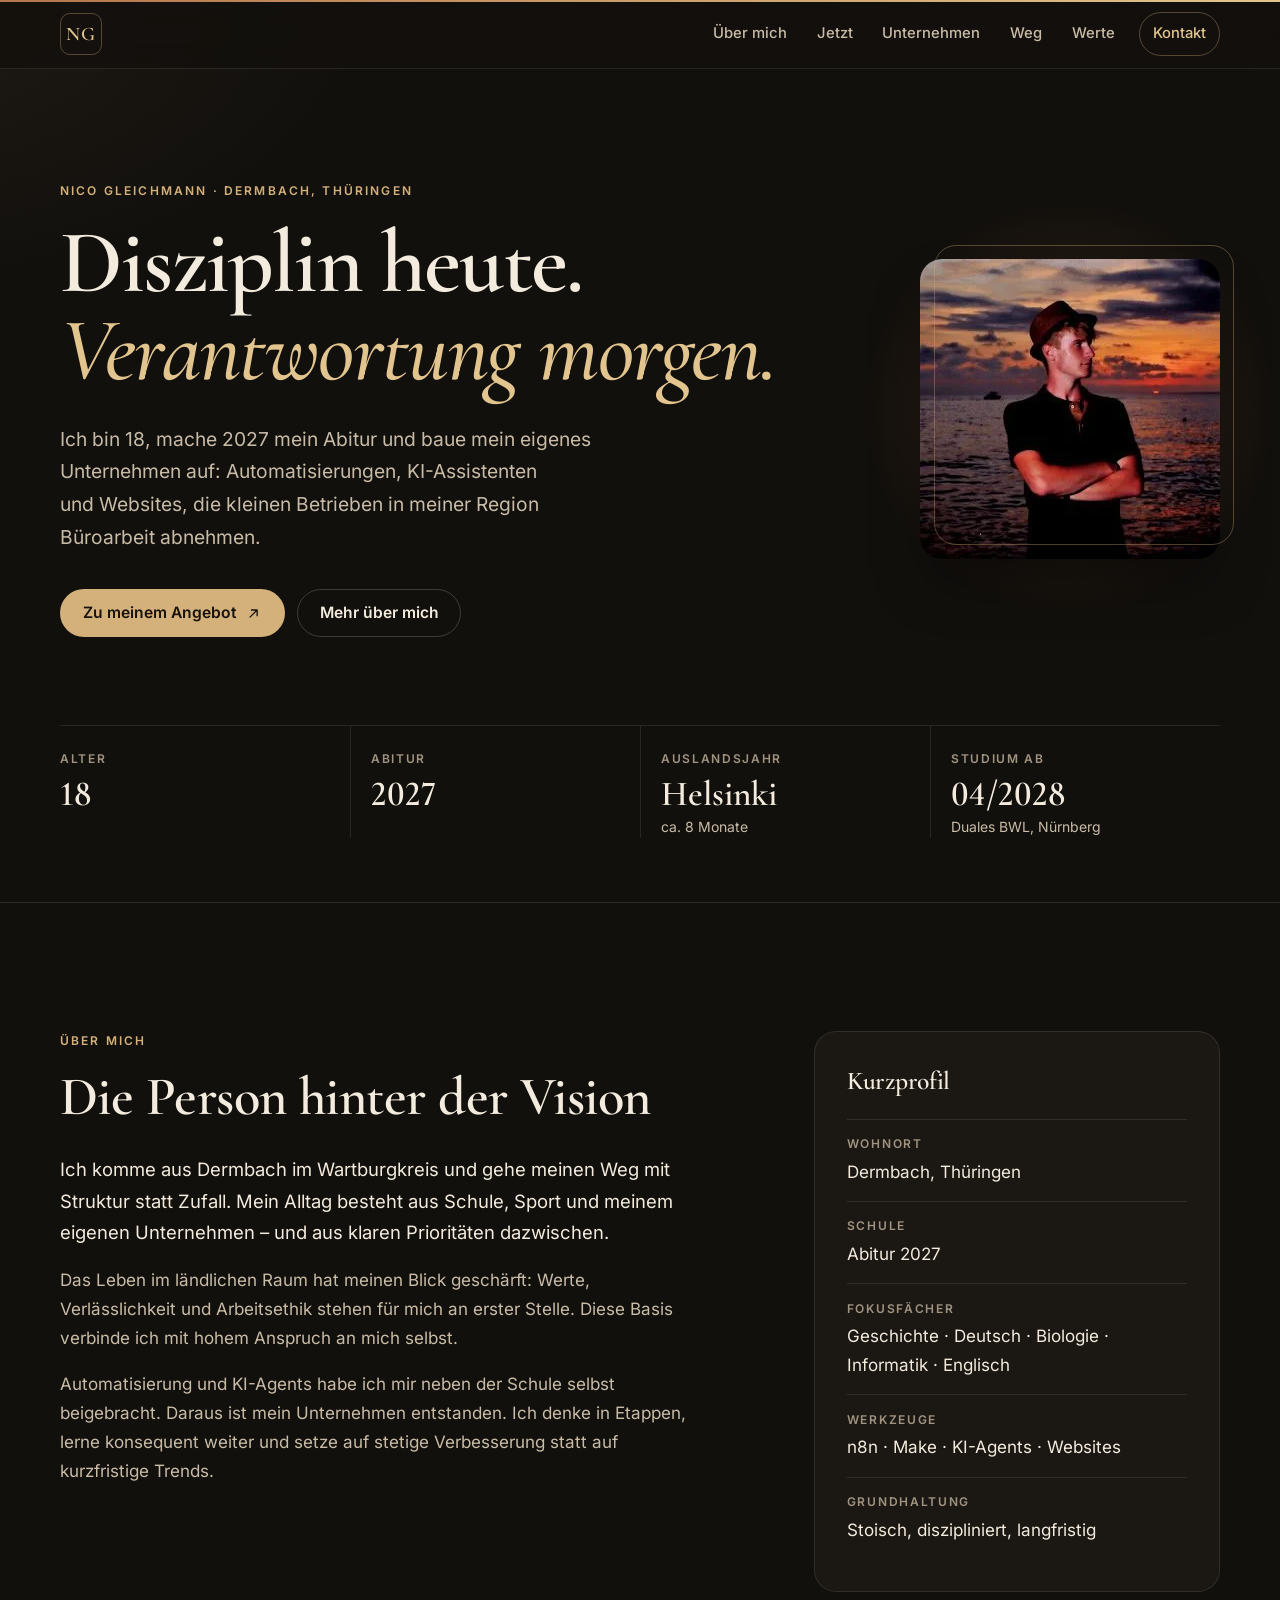
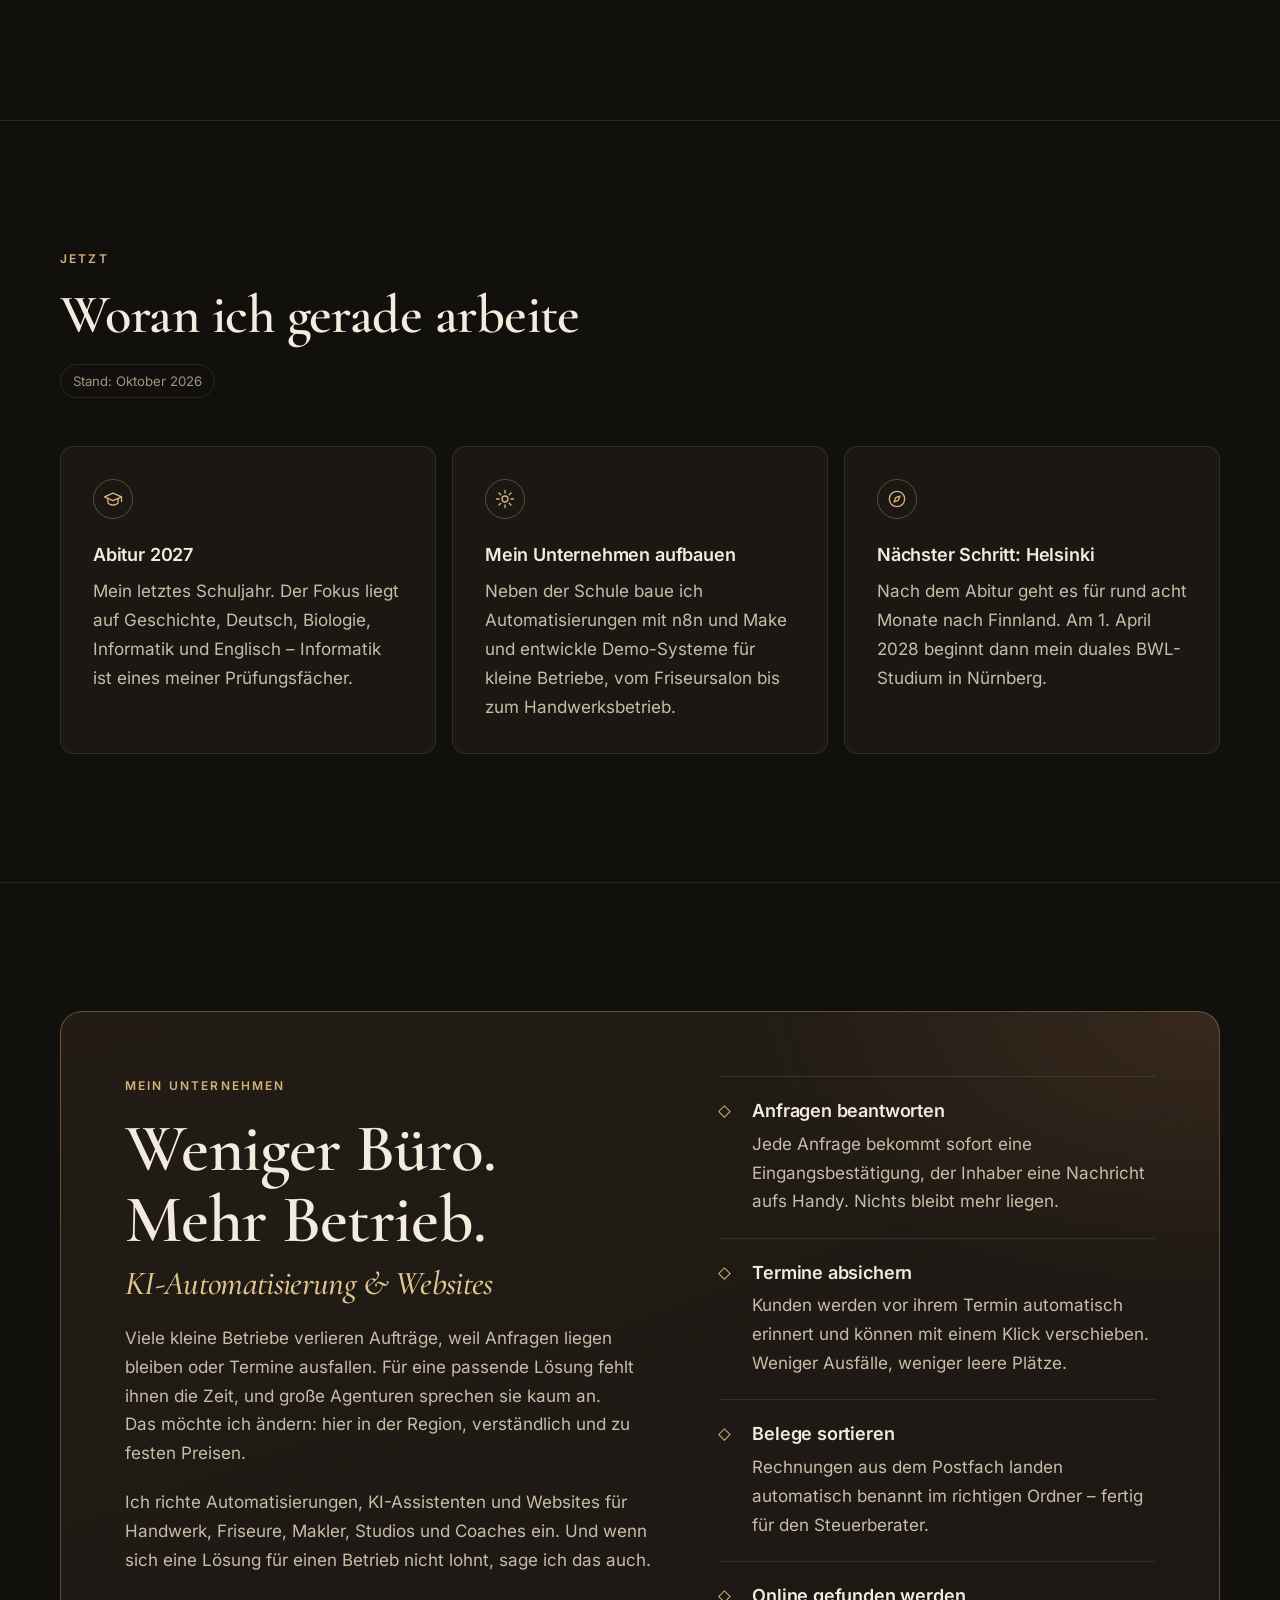
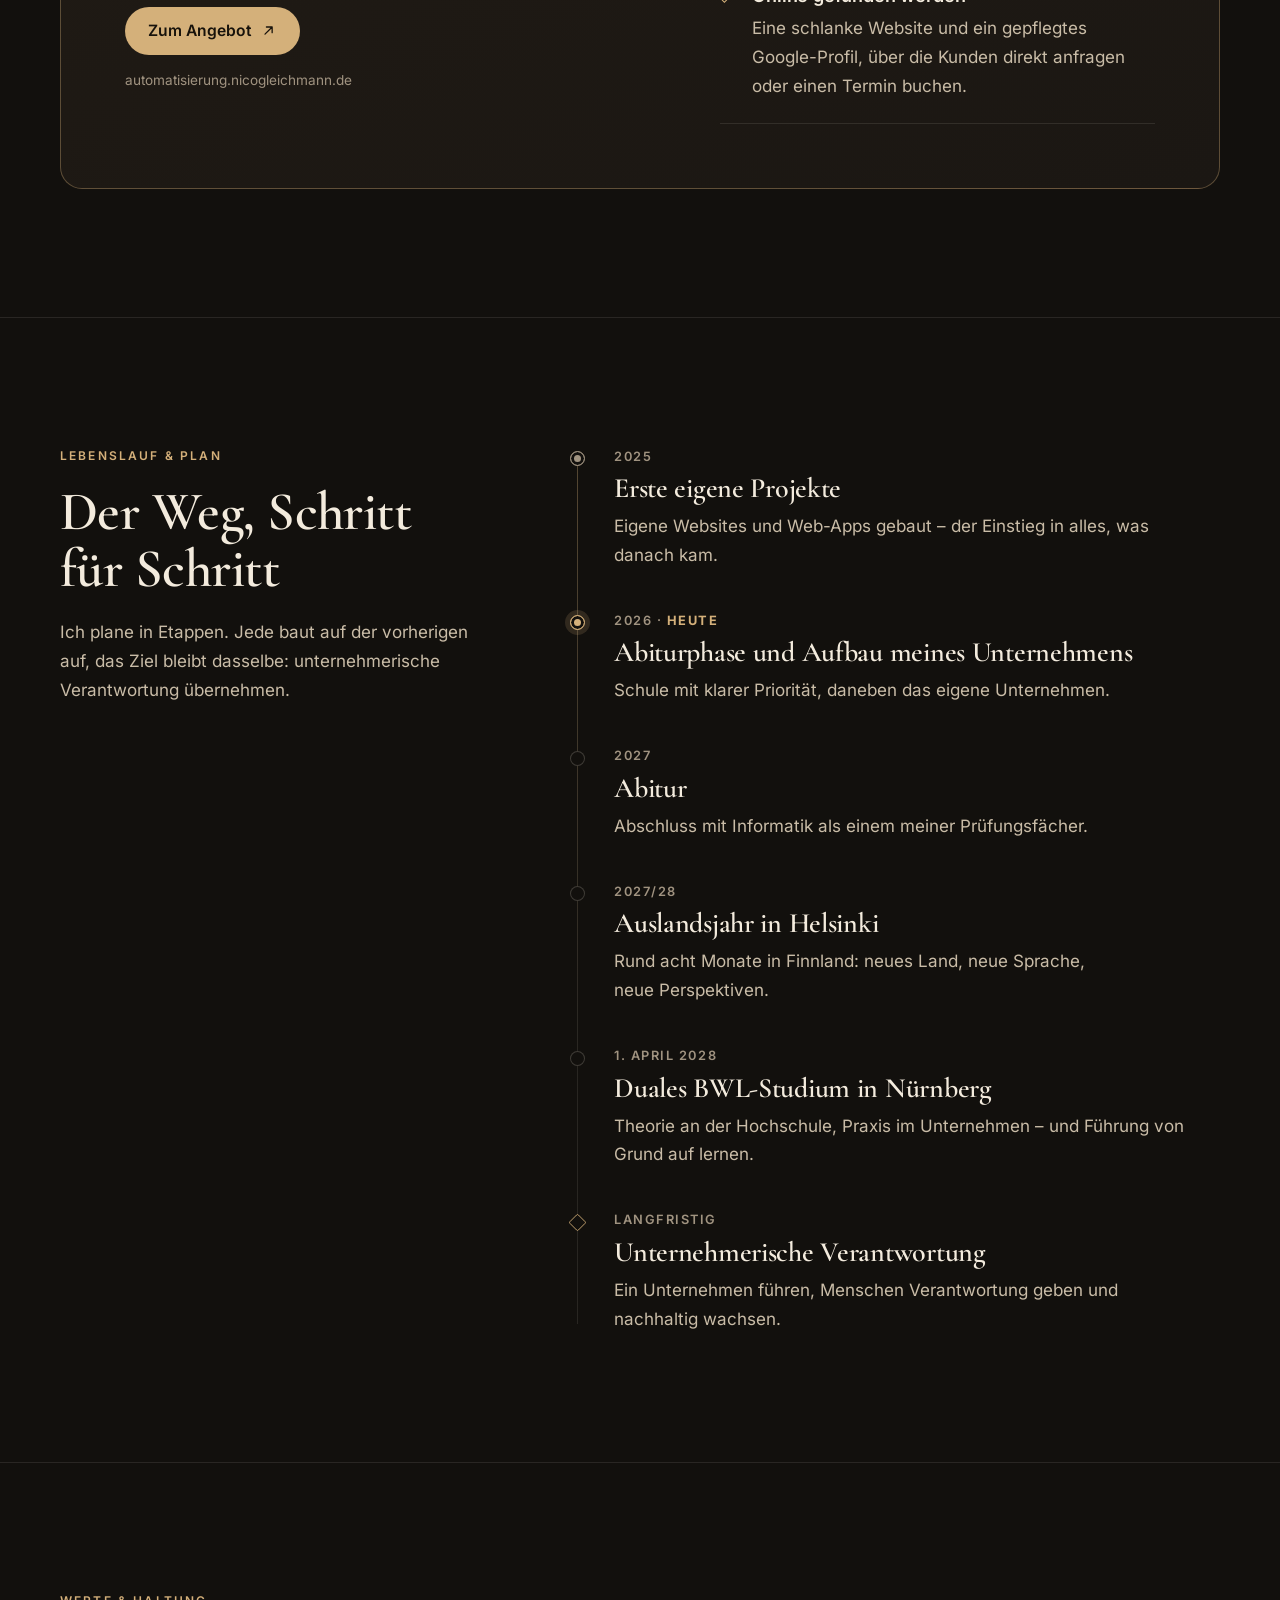
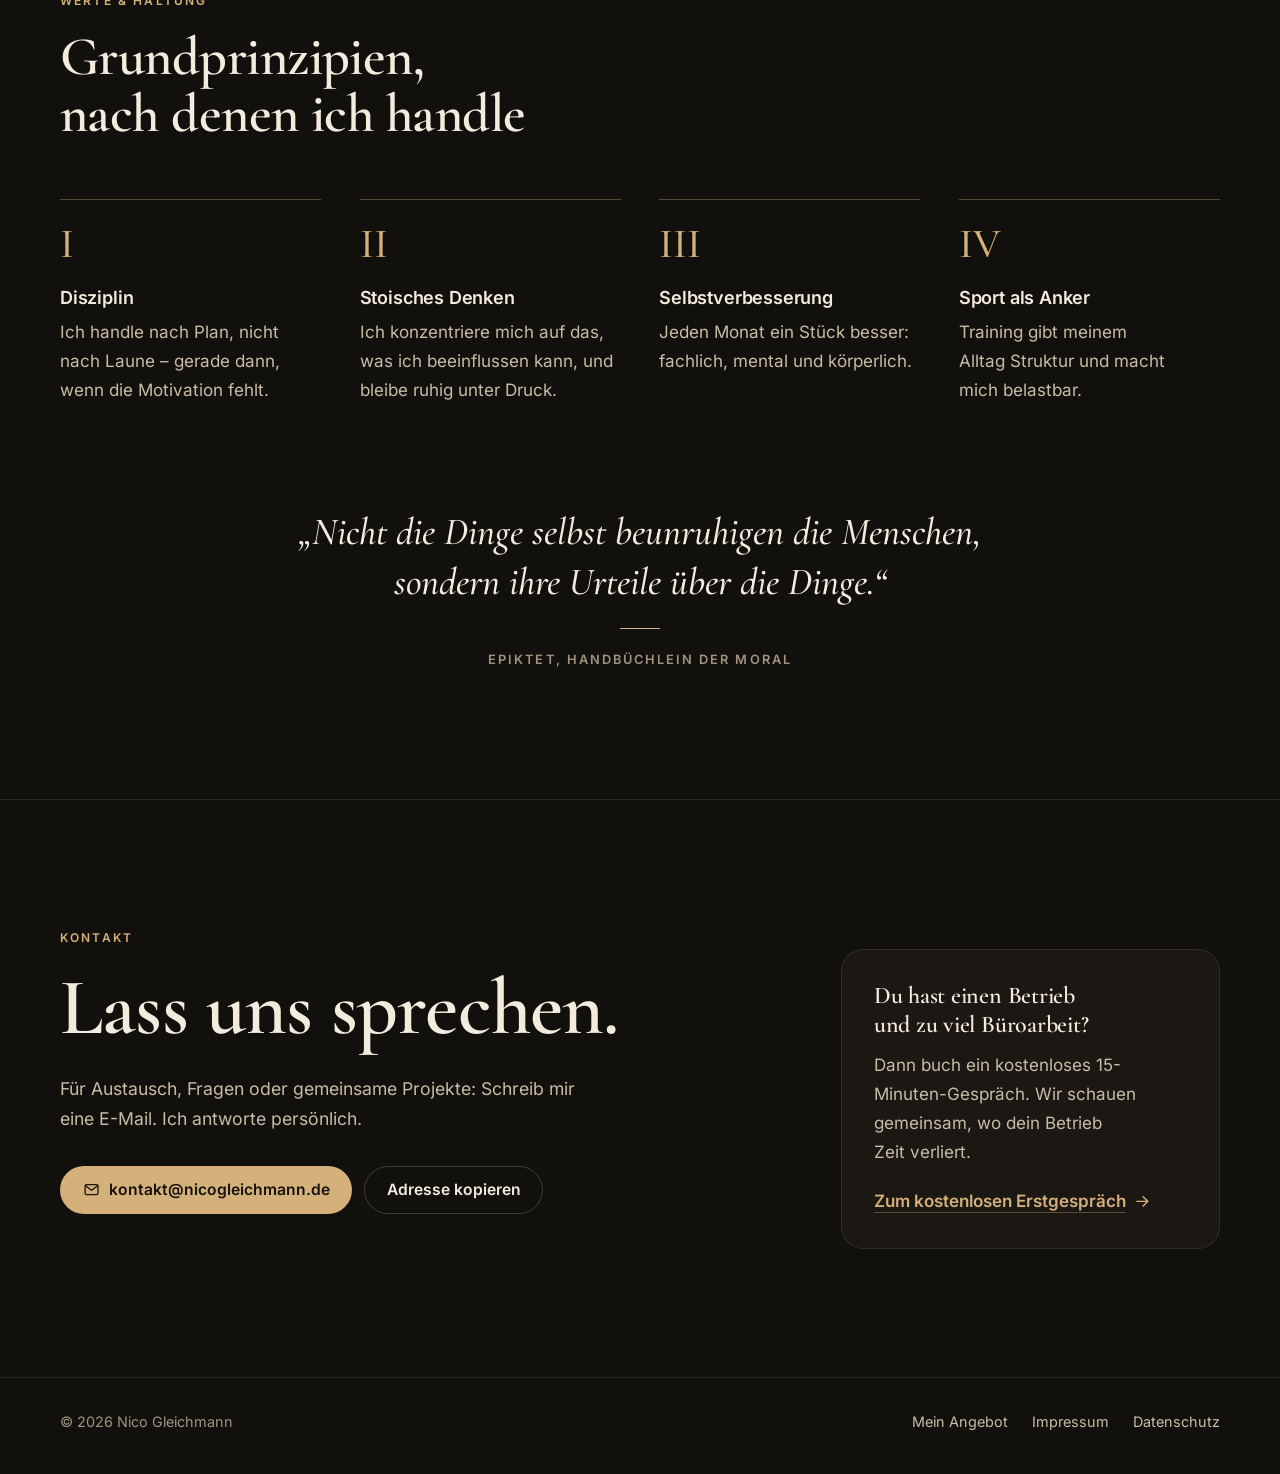
==== commit f21ccd31: "Lumio entfernt, neue E-Mail-Adresse kontakt@nicogleichmann.de - Alle Erwähnungen von „Lumio“ durch d" ====
--- a/index.html
+++ b/index.html
@@ -3,10 +3,10 @@
   <head>
     <meta charset="UTF-8" />
     <meta name="viewport" content="width=device-width, initial-scale=1" />
-    <title>Nico Gleichmann – Gründer von Lumio · Dermbach, Thüringen</title>
+    <title>Nico Gleichmann – Automatisierung &amp; Websites · Dermbach, Thüringen</title>
     <meta
       name="description"
-      content="Nico Gleichmann, 18, aus Dermbach: Abitur 2027, Gründer von Lumio für KI-Automatisierung kleiner Betriebe, ab April 2028 duales BWL-Studium in Nürnberg."
+      content="Nico Gleichmann, 18, aus Dermbach: Abitur 2027, eigenes Unternehmen für KI-Automatisierung und Websites kleiner Betriebe, ab April 2028 duales BWL-Studium in Nürnberg."
     />
     <link rel="canonical" href="https://nicogleichmann.de/" />
     <meta name="theme-color" content="#12100d" />
@@ -18,7 +18,7 @@
     <meta property="og:title" content="Nico Gleichmann – Disziplin heute. Verantwortung morgen." />
     <meta
       property="og:description"
-      content="18, aus Dermbach. Abitur 2027, Gründer von Lumio, ab April 2028 duales BWL-Studium in Nürnberg."
+      content="18, aus Dermbach. Abitur 2027, eigenes Unternehmen für KI-Automatisierung und Websites, ab April 2028 duales BWL-Studium in Nürnberg."
     />
     <meta property="og:url" content="https://nicogleichmann.de/" />
     <meta property="og:image" content="https://nicogleichmann.de/og-image.jpg" />
@@ -63,8 +63,9 @@
           "addressCountry": "DE"
         },
         "worksFor": {
-          "@type": "Organization",
-          "name": "Lumio",
+          "@type": "ProfessionalService",
+          "@id": "https://automatisierung.nicogleichmann.de/#unternehmen",
+          "name": "Nico Gleichmann – KI-Automatisierung & Websites",
           "url": "https://automatisierung.nicogleichmann.de/"
         },
         "knowsAbout": ["Automatisierung", "KI-Agents", "n8n", "Make", "Webentwicklung"]
@@ -77,7 +78,7 @@
 
     <header class="site-header">
       <div class="container header-inner">
-        <a href="#top" class="logo" aria-label="Nico Gleichmann – zum Seitenanfang">NG</a>
+        <a href="#top" class="logo" aria-label="NG – Nico Gleichmann, zum Seitenanfang">NG</a>
         <button
           class="nav-toggle"
           type="button"
@@ -91,7 +92,7 @@
         <nav id="hauptnavigation" class="site-nav" aria-label="Hauptnavigation">
           <a href="#ueber-mich">Über mich</a>
           <a href="#jetzt">Jetzt</a>
-          <a href="#lumio">Lumio</a>
+          <a href="#unternehmen">Unternehmen</a>
           <a href="#weg">Weg</a>
           <a href="#werte">Werte</a>
           <a href="#kontakt" class="site-nav-cta">Kontakt</a>
@@ -110,13 +111,13 @@
               <em>Verantwortung morgen.</em>
             </h1>
             <p class="hero-lead">
-              Ich bin 18, mache 2027 mein Abitur und baue mit Lumio mein eigenes Unternehmen auf:
-              Automatisierungen und KI-Assistenten, die kleinen Betrieben in meiner Region Büroarbeit
-              abnehmen.
+              Ich bin 18, mache 2027 mein Abitur und baue mein eigenes Unternehmen auf:
+              Automatisierungen, KI-Assistenten und Websites, die kleinen Betrieben in meiner Region
+              Büroarbeit abnehmen.
             </p>
             <div class="hero-actions">
               <a class="btn btn-primary" href="https://automatisierung.nicogleichmann.de/">
-                Zu Lumio
+                Zu meinem Angebot
                 <svg class="icon" viewBox="0 0 24 24" aria-hidden="true" focusable="false">
                   <path d="M7 17 17 7M9 7h8v8" />
                 </svg>
@@ -181,7 +182,7 @@
               </p>
               <p>
                 Automatisierung und KI-Agents habe ich mir neben der Schule selbst beigebracht. Daraus
-                ist Lumio entstanden. Ich denke in Etappen, lerne konsequent weiter und setze auf
+                ist mein Unternehmen entstanden. Ich denke in Etappen, lerne konsequent weiter und setze auf
                 stetige Verbesserung statt auf kurzfristige Trends.
               </p>
             </div>
@@ -241,7 +242,7 @@
                 <circle cx="12" cy="12" r="3.5" />
                 <path d="M12 2v3M12 19v3M2 12h3M19 12h3M4.9 4.9 7 7M17 17l2.1 2.1M4.9 19.1 7 17M17 7l2.1-2.1" />
               </svg>
-              <h3>Lumio aufbauen</h3>
+              <h3>Mein Unternehmen aufbauen</h3>
               <p>
                 Neben der Schule baue ich Automatisierungen mit n8n und Make und entwickle Demo-Systeme
                 für kleine Betriebe, vom Friseursalon bis zum Handwerksbetrieb.
@@ -262,15 +263,15 @@
         </div>
       </section>
 
-      <!-- ===== Lumio ===== -->
-      <section id="lumio" class="section" aria-labelledby="lumio-titel">
+      <!-- ===== Unternehmen ===== -->
+      <section id="unternehmen" class="section" aria-labelledby="unternehmen-titel">
         <div class="container">
           <div class="feature reveal">
             <div class="feature-copy">
               <p class="eyebrow">Mein Unternehmen</p>
-              <h2 id="lumio-titel">
-                Lumio
-                <span class="feature-slogan">Weniger Büro. Mehr Betrieb.</span>
+              <h2 id="unternehmen-titel">
+                Weniger Büro. Mehr Betrieb.
+                <span class="feature-slogan">KI-Automatisierung &amp; Websites</span>
               </h2>
               <p class="feature-text">
                 Viele kleine Betriebe verlieren Aufträge, weil Anfragen liegen bleiben oder Termine
@@ -279,12 +280,12 @@
                 Preisen.
               </p>
               <p class="feature-text">
-                Mit Lumio richte ich Automatisierungen und KI-Assistenten für Handwerk, Friseure,
+                Ich richte Automatisierungen, KI-Assistenten und Websites für Handwerk, Friseure,
                 Makler, Studios und Coaches ein. Und wenn sich eine Lösung für einen Betrieb nicht
                 lohnt, sage ich das auch.
               </p>
               <a class="btn btn-primary" href="https://automatisierung.nicogleichmann.de/">
-                Lumio ansehen
+                Zum Angebot
                 <svg class="icon" viewBox="0 0 24 24" aria-hidden="true" focusable="false">
                   <path d="M7 17 17 7M9 7h8v8" />
                 </svg>
@@ -314,6 +315,13 @@
                   für den Steuerberater.
                 </p>
               </li>
+              <li>
+                <h3>Online gefunden werden</h3>
+                <p>
+                  Eine schlanke Website und ein gepflegtes Google-Profil, über die Kunden direkt anfragen
+                  oder einen Termin buchen.
+                </p>
+              </li>
             </ul>
           </div>
         </div>
@@ -339,7 +347,7 @@
             </li>
             <li class="timeline-item is-current reveal">
               <p class="timeline-date">2026 · <strong>heute</strong></p>
-              <h3>Abiturphase und Aufbau von Lumio</h3>
+              <h3>Abiturphase und Aufbau meines Unternehmens</h3>
               <p>Schule mit klarer Priorität, daneben das eigene Unternehmen.</p>
             </li>
             <li class="timeline-item reveal">
@@ -419,28 +427,28 @@
               persönlich.
             </p>
             <div class="contact-actions">
-              <a class="btn btn-primary" href="mailto:nicogleichmann1@gmail.com">
+              <a class="btn btn-primary" href="mailto:kontakt@nicogleichmann.de">
                 <svg class="icon" viewBox="0 0 24 24" aria-hidden="true" focusable="false">
                   <rect x="3" y="5" width="18" height="14" rx="2" />
                   <path d="m3.5 6.5 8.5 6.5 8.5-6.5" />
                 </svg>
-                nicogleichmann1@gmail.com
+                <!--email_off-->kontakt@nicogleichmann.de<!--/email_off-->
               </a>
-              <button class="btn btn-ghost copy-email" type="button" data-email="nicogleichmann1@gmail.com" hidden>
+              <button class="btn btn-ghost copy-email" type="button" data-email="kontakt@nicogleichmann.de" hidden>
                 Adresse kopieren
               </button>
             </div>
             <p class="copy-feedback" role="status" aria-live="polite"></p>
           </div>
 
-          <aside class="contact-side" aria-labelledby="kontakt-lumio-titel">
-            <h3 id="kontakt-lumio-titel">Du hast einen Betrieb und zu viel Büroarbeit?</h3>
+          <aside class="contact-side" aria-labelledby="kontakt-betrieb-titel">
+            <h3 id="kontakt-betrieb-titel">Du hast einen Betrieb und zu viel Büroarbeit?</h3>
             <p>
-              Dann buch über Lumio ein kostenloses 15-Minuten-Gespräch. Wir schauen gemeinsam, wo dein
-              Betrieb Zeit verliert.
+              Dann buch ein kostenloses 15-Minuten-Gespräch. Wir schauen gemeinsam, wo dein Betrieb
+              Zeit verliert.
             </p>
             <a class="text-link" href="https://automatisierung.nicogleichmann.de/#kontakt">
-              Zum Erstgespräch bei Lumio
+              Zum kostenlosen Erstgespräch
               <svg class="icon" viewBox="0 0 24 24" aria-hidden="true" focusable="false">
                 <path d="M5 12h14M13 6l6 6-6 6" />
               </svg>
@@ -454,7 +462,7 @@
       <div class="container footer-inner">
         <p>© <span class="current-year">2026</span> Nico Gleichmann</p>
         <nav class="footer-nav" aria-label="Rechtliches und Links">
-          <a href="https://automatisierung.nicogleichmann.de/">Lumio</a>
+          <a href="https://automatisierung.nicogleichmann.de/">Mein Angebot</a>
           <a href="impressum.html">Impressum</a>
           <a href="datenschutz.html">Datenschutz</a>
         </nav>
--- a/styles.css
+++ b/styles.css
@@ -661,7 +661,7 @@
   margin-top: 0.6rem;
 }
 
-/* ---------- Lumio ---------- */
+/* ---------- Unternehmen ---------- */
 .feature {
   display: grid;
   grid-template-columns: minmax(0, 1.1fr) minmax(0, 0.9fr);
